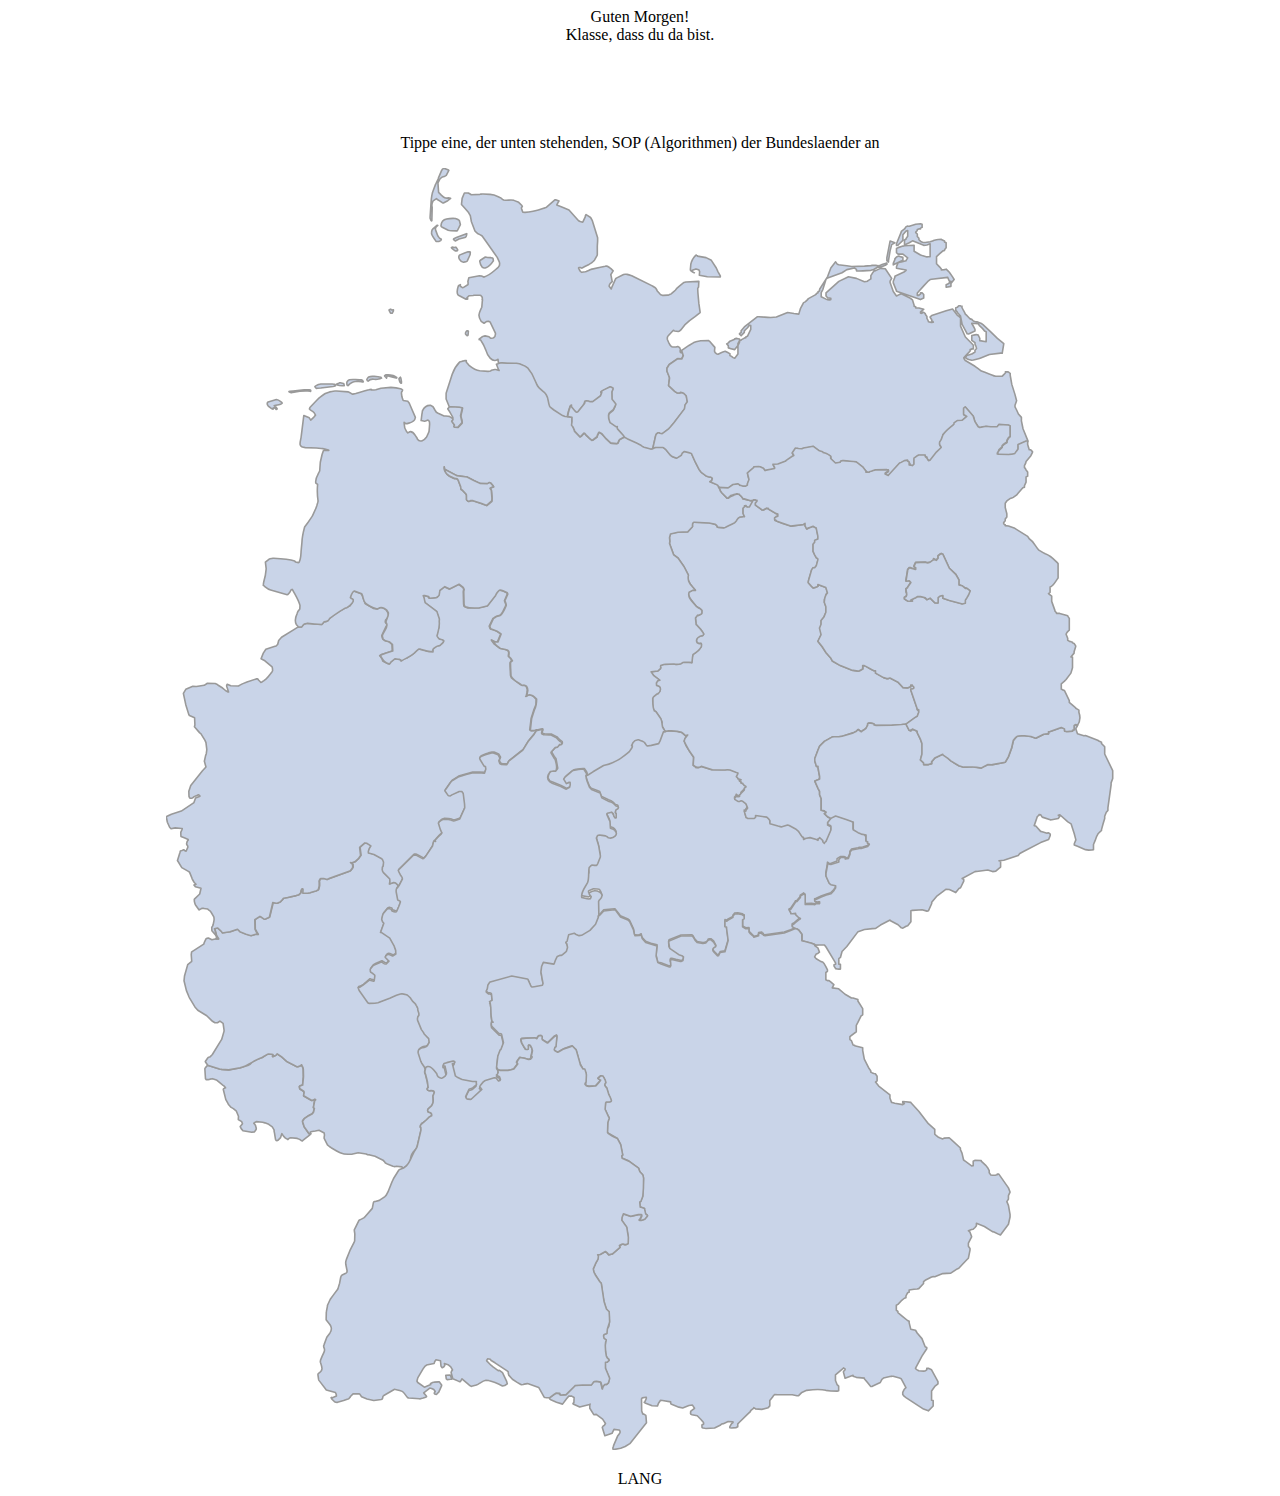
==== index.html @ 56078753 "Upload" ====
<!DOCTYPE html>
<html>
<head>
<link rel="stylesheet" href="/Library/WebServer/Documents/style.css">
<title>Hauptseite</title>
<script src="/Library/WebServer/Documents/functions.js"></script>
<div id="metaColor"><meta name="theme-color" content=""></div>
</head>
<body onload="DefinedGreeting()">
<center>
<div id="fade">
  <div id="defined-greeting">Guten Morgen!<br> Klasse, dass du da bist.</div>
  <br>
  <br>
  <br>
  <br>
  <br>
  <div id="UserInformation">Tippe eine, der unten stehenden, SOP (Algorithmen) der Bundeslaender an</div>
</div>

<figure class="svgareamap">

	<svg xmlns="http://www.w3.org/2000/svg" id="BRD" viewBox="0 0 591.4 800.5" height="80%" width="80%">
<style>.bl path { fill: hsl(219,40%,85%); transition: fill 1s}</style>
<g class="bl" style="stroke:#999;stroke-width:1;stroke-linejoin:round">
	<path class="Thueringen" d="m 312,351.7 1.8,-0.4 3.4,0.3 2,0.2 2.9,0.7 0.4,0.3 2,1.8 1.2,-0.6 -1.6,2.3 -0.5,1.6 1.2,2.9 2,3.2 1.7,2.6 0.9,1.3 -0,2.3 -0.2,2.7 0.8,0.5 0.9,1 0.8,0 0.8,-0 1,-0.4 0.7,-0.3 6.4,2 0.5,0 5.9,0 2,0 1,-0.2 2,0 5,1.7 0,0.2 0,0.4 0,2 0,1 0,0.4 2,0.6 -1,0.5 0,0 0,0.2 1,0.6 0,0.7 1,0 0,0.2 1,1.2 1,0.5 0,0.2 0,0.2 0,0.7 -1,1 -2,2 0,1.2 -1,0.6 0,0.2 -1,0 0,0 -1,-0.8 0,0 0,0.2 0,0.5 -1,1 0,0.8 2,1.2 1,0 1,-0.5 0,0 1,0.4 2,1.6 1,2.5 0,0.2 -1,1.3 0,0.5 -1,0.2 1,3.5 0,0.3 1,0.5 0,0.2 4,-0 1,-0.7 0,-0.2 0,-0.8 1,-0 6,1 1,0.9 1,1.2 0,1.4 0,0.5 5,1.5 2,0.5 2,-0.5 2,-0.6 1,0.3 4,2.2 2,1.5 0,0.3 2,3 1,0.5 0,0.3 0,0.8 1,-0.4 0,-0 3,-0.5 1,0 3,1.2 1,0.5 0,-0.7 0,-0.3 1,-0.3 0,-0.6 0,0 2,1.8 0,0.9 1,1 0,0 0,-0.4 0,-0 1,-1 3,-6.8 0,-0.4 0,-1 0,-0.6 0,-0.2 -2,-1 0,-1.7 2,-2.5 3,-1.4 0,-0 7,2.4 3,1 1,0.2 0,0.3 0,0.9 0,0.7 0,1.2 0,1.8 3,1.8 2,0.9 2,0.6 1,1.7 0,2.3 1,0.2 0,1.1 0,0.3 1,0.3 -1,1.3 -3,0.9 -1,0.2 -1,-0.1 -1,0.3 -4,0.8 0,0.2 -1,1.2 0,1.2 -1,2.6 -1,0.2 -1,0.3 0,0 0,-0.8 -1,-0.2 -2,0 0,0.1 -2,1.3 0,0.1 0,1.3 -4,1.6 -1,-0.1 -1,-0.8 0,1 -1,5.4 0,1.1 0,0.5 0,0.3 2,4.4 1,0.8 3,0.8 0,1.3 -1,1.4 0,0.1 -2,2.1 -2,0.5 0,0 -4,1.5 -3,1.4 -1,0.3 0,0.1 0,0.9 2,0.5 0,-0.3 1,0 0,0.1 0,0.4 0,0.5 0,0.1 0,0.1 -1,0.1 -1,-0.1 -1,0.7 -2,-0.3 -4,0.2 0,-2.8 0,-3.1 -1,-0.8 0,0.1 0,0.1 -2,1.3 0,0.8 -2,2.3 0,0.1 -1,0.3 0,0.2 -3,4.4 -1,0.4 0,0.1 1,1.8 0,0.5 1,0 2,-0.1 0,0.7 2,1.9 1,0.5 0,0.3 -1,0.5 -2,1.7 -1,0.9 -1,0.5 0,0.7 0,0.2 0,0.5 2,1.1 -3,1.2 -4,1.4 -12,1.7 -1,0 0,-0.1 0,-0.7 -1,-0.5 0,-0.1 0,-0.2 -2,0.3 0,0.1 0,0.3 0,0.7 0,0.3 -1,0.4 -2,0.6 0,-0.3 -2,-1.9 -1,-1.2 0,-2.2 -2,0.2 -2,-1.1 0,-0.2 0,-0.6 0,-2.1 0,-1.6 1,-0.7 0,0 0,-0.1 0,-0.7 0,-0.1 0,-0.9 -1,-0.4 0,-0.3 -3,-0.6 -2,0.2 0,0.1 -1,1.1 0,0.9 -3,1.6 -1,0.7 0,-0.1 -1,-0.2 0,0.2 0,0.2 0,0.6 0,0.2 0,2.2 0,0.5 1,0.1 0,0.9 1,7.5 0,0.1 -2,6.9 -3,0.5 -1,1.9 0,0.1 -0.6,0 -2.2,-2.1 -0.7,-1 -0.1,-0.1 0,-0.5 0.1,-0.6 0.4,-0.5 0.3,-0.3 0.6,-0.4 0.4,-0.1 0,-0.6 -1.3,-2.4 -1.7,-1.4 -0.8,0 -0.8,0.2 -0.1,0.1 -0.4,1.2 -1.2,0.5 -1.3,0.4 -0.4,0 -3.6,-0.7 -1.4,-1.4 -1.1,-2.1 -0.5,-0.5 -0.2,-0.1 -0.2,0 -6.6,0.1 -7.5,3 -0.3,1 0.2,3 0.1,0.4 0.4,0.3 5.5,3.9 0.2,0.1 0.6,0.1 1.3,0.4 0.5,0.3 0.5,0.6 0,1.3 -0.2,0.6 -0.1,0.2 -0.7,0.5 -0.7,0.2 -0.3,-0.1 -2.8,-0.6 -2.5,-0.6 -0.5,-0.1 -0.3,0.2 -0.1,0.2 0,1.7 0.2,0.1 0.1,1.8 -0.4,0.7 -0.2,0.1 -0.3,0 -5.2,-1.9 -1.9,-0.4 -0.2,-0.5 -0.4,-1.1 -0.6,-2.9 0.3,-3.6 0.3,-2.8 -3.1,-0.7 -4,-1.5 -2.3,-2.5 -0.3,-1.2 -0.2,-1 -0.9,0.5 -0.9,0.4 -1.9,-0.2 -0.2,0 -0.5,-0.8 0,-0.6 -0.4,-2.4 -2.4,-5.1 -0.5,-0.6 -0.6,-0.4 -4.7,-2 -1.4,-1.9 -1.9,-2.4 -0.5,-0.1 -6.6,0.7 -1.8,2 -1,1 -0.4,0.2 -0.3,0.1 -0.2,-9.7 0.2,-0.4 0.4,-0.7 0.2,-0.2 1.8,-1.5 -0.7,-2.1 -0.8,-1.3 -0.3,-0.3 -1.3,-0.1 -2.1,-0.1 -0.5,0.1 -2.5,1 -0.2,0.3 0,0.6 1.3,1.5 -0.6,1.3 -0.9,0.2 -1.1,-0.2 -3.2,-0.6 -0.1,-0.9 0.1,-2.7 0.3,-0.4 0.6,-1 1.4,-1.7 1.3,-2.7 0.5,-1.2 0,-0.4 -0.2,-1.4 -0.9,-1.1 1.3,-0.4 0.3,-0.1 0.1,-0.2 0,-0.5 -0.1,-1 -0.4,-0.7 0,-0.5 0.4,-1.8 0.1,-0.3 1.1,-0.9 0.5,-0.3 1.6,0.2 1.4,0 0.7,-1.2 1.6,-4.2 0,-0.8 -1,-5.8 -1.5,-4.9 0.7,-1.3 0.1,-0.3 0.1,-0.1 0.3,-0.1 0.9,-0.1 1.4,0.1 2.3,0.4 1.3,0.7 0.3,0.3 0.3,0.2 0.4,0.2 0.4,-0.1 1.8,-0.2 0.2,-0.2 0.2,0.1 0.5,-0.2 0.3,-0.2 0.5,-0.7 -0.1,-0.1 0.6,-1.2 0.1,-0.5 -0.5,-0.9 -0.5,-0.6 -0.2,-0.2 -0.9,-0.6 -1.8,-0.6 -0.2,-4.3 -0.6,-1.3 -1.4,-2.8 -0.1,-0.3 0.5,-0.6 2.6,-0.6 1.1,1.1 0.3,1.3 0.3,0.4 0,0.1 0.3,0.7 0.6,0 0.2,-0.2 0,-0.8 0,-1.8 -0.2,0 -0.4,-0.5 0,-0.3 0.4,-1.3 0.4,-0.3 0.3,-0.2 0.6,-0.4 0.4,-0.8 -0.3,-0.6 -1.3,-0.3 -1.3,-1.3 -0.6,-0.5 -0.8,-0.5 -1.6,-0.6 -4.6,-2.3 -0.9,-2.9 -1.9,-0.8 -3.4,-1.2 -1.2,-1.5 -1.4,-3.5 -0.6,-2.1 -0.2,-1.1 0.2,-0.9 0.2,0.2 0.2,-0.1 0.5,-0.2 3.1,-2 6.7,-3.9 5.3,-1.1 8,-5.4 2.6,-2.1 0.1,-0.1 1.5,-2.3 0.2,-0.3 0.2,-0.8 0,-0.1 -0.5,-0.2 1,-1.9 0.6,-1.2 2.4,-0.6 0.2,0 0.8,0.2 1.6,0.7 0.4,0.2 0.7,0.4 0.4,0.3 1.2,1.8 0.6,0.3 2.5,-0.3 4.5,-1.2 0.9,-1.7 2.1,-5.6 0.3,0.1 1.2,-0.2 0.1,-0.1 z"></path>
	<path class="SchleswigHolstein" d="m 322,114 1,3 -1,2.2 -2.6,-0.2 -5.2,3.6 -1.4,2.3 0,1.8 1,2.5 0.2,0.4 0.3,1 0.1,0.5 -0.2,1.5 -0.4,3.1 3.8,3.7 1.5,1 0.2,0.1 1.3,0 0.4,-0.2 0,-0.1 0.2,-0.1 0.2,0 1.1,0.1 1,0.5 1.4,1.5 0.7,3.8 -1.4,2 -0.4,2.5 -6.6,8.7 -2.1,2.5 -1,1.1 -0.3,0.3 -4,3 -1.4,-0.3 -0.6,-0.3 -0.5,0 -1,0.5 -0.6,1.4 -1.8,8.1 0.1,0 -0.1,0 -0.5,0.2 -0.3,0.2 -0.5,0 -4.1,-1.2 -0.6,-0.2 -1,-0.6 -0.8,-0.5 -2.4,-1.4 -6,-2.6 -1.6,-1 -0.6,-1 -3.7,-4.1 -0.3,-0.8 0.2,-0.6 -0.5,0 -0.4,0 -3.5,-2.5 -0.2,-0.1 -0.8,-2.5 -0.1,-2 0.3,-1.2 0.6,-0.6 2.1,-1.7 1.3,-2.6 0,-0.1 0.2,-0.7 -1.6,-2.2 -0.7,-1 -0.2,-4.6 0.6,-1.5 0.2,-0.8 -1.3,-0.7 -0.2,-0.1 -0.3,-0.1 -4.3,2.1 -1.4,1 0.5,0.7 -0.8,2 -5,3.8 -0.8,0 -0.5,-0.1 -1,-0.2 -0.3,-0.2 -1.2,0 -1.1,0.1 -0.1,0.7 0,0.3 -0.3,0.6 -0.4,0.6 -3.5,4.4 -0.8,0.4 -0.5,-0.3 -1.1,-1 -1.7,-2.1 -0.1,-0.7 0.1,-0.5 -0.4,0 -0.2,0.3 -0.7,2.1 -0.3,1 -0.4,1.6 -0.5,2.3 -1.6,-0.2 -1.7,-0.6 -5.3,-3.5 -2.3,-1.8 -0.4,-0.6 -0.5,-1 -0.3,-1.2 -0.1,-1.6 -0.1,-0.5 -0.4,-1 c -2,-4.1 -5.6,-6 -7.4,-10.2 l -1.8,-4 -0.6,-1 -2.3,-3.4 -1.8,-1.3 -3.6,-1.5 c -3.6,-0.4 -7.2,-0.3 -10.8,-0.5 l -1,0 -0.8,0.2 -0.3,-2.6 -0.1,0 c -3.7,2.5 -6.6,-2.6 -7.5,-5.8 l -1.4,-3.2 -2,-3.3 -0.4,0 -0.3,0 -0.1,-0.3 1.5,-1.2 1.2,-0.7 1,-0.2 2.5,0.6 0.4,0.4 0.5,0.4 0.6,0.1 1,-0.2 0.5,-0.2 0.2,-0.2 0.3,-0.3 0.2,-0.3 0.1,-0.6 0.2,-0.7 0,-0.2 0,-0.3 -0.1,-0.4 -3.2,-6.63 -0.3,-0.29 -0.7,-0.21 -0.2,-0.1 -1,0.19 -0.4,0.26 -1.2,0.82 -0.5,-0.33 -1.1,-0.69 -0.2,-0.18 c -2.4,-3.88 -1.3,-5 0.3,-8.67 l 0.1,-0.42 0.3,-3.49 0.1,-0.72 0,-0.2 -0.2,-0.1 0.1,-0.15 0,-0.29 0,-0.59 -0.1,-0.42 -0.3,-0.52 -0.4,-0.47 -0.2,-0.13 -0.3,-0.1 -3.8,0 -0.7,0.1 -2.5,0.18 -1,1 -0.6,0.75 0.1,0.1 0.4,0.12 0.2,0 0.1,-0.1 0,0 0,0.12 -0.2,0.12 -0.1,0.1 -0.4,0 -0.4,0 -4.4,-2.34 -0.6,-0.38 c -1.1,-1.74 -0.4,-3.63 0.2,-5.43 l 0.2,-0.38 0.1,-0.11 1,-0.48 0,1 1.3,0.88 0.5,-0.1 0.2,-0.1 2.6,-1.59 0.1,-0.1 0.1,-0.21 0,-1 0,-0.18 -0.1,-0.55 0.6,-2.41 6.6,-1.15 1.3,0.14 1.4,0.65 c 3.6,-0.87 6.2,-3.75 9,-6.06 l 0.1,-0.14 0.7,-1.07 0.1,-1.1 0,-0.35 -0.2,-0.78 -1.3,-2.82 -6.4,-9.11 -3,-4.23 -1.1,-0.71 -1.8,-0.85 -1.2,-1.16 -0.4,-0.44 -2.2,-5.73 -0.7,-3.78 -1,-1.82 -0.1,-0.16 -2.3,-2.66 -2.1,-2.36 0,-0.2 0.4,-3.62 1.4,-3.36 2,0 0.7,0.1 0.4,0.19 1.2,0.82 5.4,-0.28 0.7,-0.12 0.8,-0.1 0.5,0 4.1,0.27 c 2.7,-0.1 4.2,0.85 6.6,2 l 1,0.63 0,0.21 0.4,0.27 0.7,0.4 1,0.1 c 2,0.19 3.6,-0.52 5.4,0.11 l 3,1.23 2,2 0.3,0.63 -0.4,0.48 -0.2,0.39 0.1,0.42 0.1,0.45 0.7,1.77 c 3.3,0.51 9.7,-1.21 12.5,-2.31 l 1.3,-0.37 1,-0.44 5.2,-4.58 0.5,-0.1 2.1,0.77 -0.4,0.66 -1,1.89 4.3,1.75 3.3,1.36 6,6.68 1,0.54 1,0.25 0.5,0.1 0.1,0 0.1,-0.12 1.6,-3.48 -0.1,-0.21 0.2,-0.5 0.2,-0.3 0.1,-0.1 1,0.66 1.8,1.17 1.1,2 3.3,10.59 0,2.17 -0.2,3.03 0,5.39 -0.1,0.44 -1.6,2.88 -0.2,0.26 -0.7,0.73 -1,0.88 -1.6,0.93 -2.6,1.32 -1.7,0.87 -0.5,0.1 -0.2,-0.17 -0.2,-0.24 -0.6,0 -0.3,0.1 -0.3,0.15 -0.1,0.14 0.7,1.4 0.3,0.47 0.3,0.4 0.5,0.3 0.3,0.1 2,-0.31 0.7,-0.15 0.3,-0.18 1.9,-0.83 0,-0.1 0.7,-0.26 5.2,-1.22 3.8,-0.75 0.3,-0.1 0.6,0 0.4,0.1 1.5,0.97 0.7,0.54 1.4,1.4 -0.5,0.79 -1,1.58 0.2,0.6 0.7,3.77 -1.2,1.05 -0.6,1.13 -0.1,0.61 1.3,1.78 0.4,-1.23 2.3,-5.07 0.5,-0.5 4.5,-2.25 1.1,-0.21 0.5,0 0.6,0.11 1.2,0.33 1.7,0.48 12.5,6.21 0.7,0.41 1.5,0.95 0.3,0.33 0.5,0.73 0.3,0.52 -0.1,0 0.1,0.29 2,2.19 0.5,0.35 0.2,0.14 0.6,0.16 0.6,0 2.7,-0.13 0.4,0 0.5,-0.17 0.7,-0.31 0.6,-0.31 1.8,-1.51 0.8,-0.74 1.1,-1.36 1.8,-1.55 2.5,-1.94 1.2,-0.31 8.1,-0.37 -0.2,3.58 -0.5,0.8 0,0.32 0.1,2.31 0.6,6.72 0.8,5.66 -0.1,0.11 -0.1,0.1 -2.6,2.13 -0.6,0.46 -3.2,2.26 -3,2.74 -2.6,3.29 -0.5,0.35 -0.5,0.3 -0.5,0.2 -2.2,-0.4 -0.3,-0.1 -0.5,-0.31 -3.2,3.41 -0.2,0.2 -0.2,0.4 -0.2,0.6 0,0.5 0,0.3 0.1,0.5 0.7,1.6 0.6,1.1 0.3,0.6 0.5,0.6 0.2,0.2 0.5,0.3 0.5,0.1 1.9,0 0.2,0 0.9,-0.3 0.3,0.1 0.5,0.2 0.4,0.4 0.3,0.4 0.2,0.5 0.1,0.2 -0.2,1 0.1,0.8 0.6,0.3 0.3,0 z M 168.3,10.21 l -1.1,2.86 -0.9,2.59 -0.3,1.42 -0.3,2.03 -0.2,2.38 -0.6,9.15 0,0.71 0.5,1.27 0.3,0.41 0.2,0 0.1,-0.18 0,-0.41 0.2,-7.82 -0.1,-0.23 -0.1,-0.46 0,-0.17 0.1,-1.5 0.5,-1.39 0.2,-0.33 2.1,-1.38 0.6,0.53 0.2,0.16 1.4,0.81 1.4,1.01 0.5,0.16 0.2,0 2.7,-1.39 1.8,-1.46 -0.1,-0.1 -0.4,-0.1 -0.5,-0.1 c -2.6,0.35 -3,-0.1 -4.8,-1.75 l 0,0 -1.7,-1.68 -0.4,-5.934 1.1,-2.27 0.6,-0.64 0.9,-0.76 0.1,0 1.2,-0.29 1.3,-0.79 1.6,-3.07 -0.1,-0.1 -0.1,-0.1 -2.1,-0.8789 -0.6,-0.16 -0.3,0 -0.2,0.1 -0.5,0.33 -0.1,0.13 -0.5,0.6889 -1.9,4.48 -0.3,0.94 -1.6,3.374 z m 4.4,22.92 -0.4,0.72 c -0.4,0.68 -0.5,1.35 -0.6,2.09 l 0.1,0.43 0.2,0.3 0.2,0.17 4,1.97 0.8,0.23 1,0.1 3.3,0.13 0.4,0 0.2,-0.1 1.9,-3.87 -0.6,-2.39 -0.2,-0.27 c -0.6,-0.54 -1.3,-0.77 -2,-1.03 l -0.5,-0.1 c -2.4,-0.1 -5.8,-0.2 -7.8,1.62 z m -4.8,11.55 0.7,1.14 0.2,0.1 0.3,0 1.2,0 0,0 1.2,-0.58 0.1,-0.13 0.3,-0.75 0,-0.1 -0.1,0 c -1.2,-0.39 -1.6,-1.19 -2.2,-2.21 l -1.3,-3.53 -0.1,-0.74 0.2,-0.49 c 0.2,-0.69 0.8,-1.05 1.3,-1.51 l -0.1,-0.11 -0.2,0 -0.4,0.18 -2.5,2.23 -0.3,0.41 -0.3,0.93 -0.1,0.84 c -0.3,1.31 1.2,3.06 2.1,4.32 z m 15,-0.33 3.7,-0.91 0.5,-0.29 0.3,-0.44 0.2,-0.61 0.2,-1.01 -0.2,-0.1 -6.3,2.47 -1.6,0.68 -0.2,0.41 0.1,0.15 1,0.85 2.3,-1.21 z m -4.2,5.14 -0.3,0 -0.2,0.17 0.1,0.18 0.2,0.39 0.2,0.13 1.6,1.19 0.3,0.19 0.8,0 0.5,-0.15 0.2,-0.21 0,-0.44 -0.8,-1.15 -0.1,-0.17 -0.1,-0.1 -0.3,-0.1 -0.7,0.19 -1.4,-0.2 z m 7,9.35 1,-0.21 0.9,-0.26 0.3,-0.14 0.3,-0.4 1.1,-2.44 0.6,-1.4 0.1,-1.48 -0.2,-0.14 -0.7,-0.11 -0.5,0.1 -2.2,0.7 -0.3,0.1 -2.6,1.08 c -1.8,1.48 0.4,4.51 2.2,4.6 z m 13.7,-3.29 -3.1,2.04 -0.4,0.51 0,0.27 c 1.2,7.33 6.1,3.27 8.5,-0.36 l 0,-0.15 -0.2,-1.31 -0.3,-0.35 -1,-0.22 -2.2,-0.1 -1.3,-0.34 z m 132.4,-0.73 -0.4,-0.15 -0.2,-0.19 -0.1,-0.15 -0.2,0.1 -0.3,0.26 -0.8,0.89 -0.6,0.85 -0.4,0.62 -0.7,1.56 -0.3,0.99 -0.1,0.33 -0.3,3.4 0.1,0.56 0.1,0.2 1.6,1.06 0.3,0.12 0.4,0.1 0,0 0,0 -0.1,0 0,0 -0.4,-0.14 -1,-0.6 0,-0.63 0.2,-0.18 2.3,-0.81 1.1,0.34 0.4,0.17 0.4,0.17 0.1,0.26 0.3,0.84 -0.1,0.93 -0.1,1.28 5,0.94 8.1,0.1 0,0 0,-0.1 0,-0.59 -1.5,-2.7 -1,-2.19 -3.1,-4.81 -3.3,-1.69 L 331.8,55 Z M 188,104.7 l -0.1,-0.1 -0.4,-0.4 -0.5,-0.6 0,-0.4 0.1,-0.5 0.2,-0.4 0.2,-0.3 0.2,-0.2 0.2,-0.1 0.3,-0.1 0.2,0 0.3,0.2 0.1,0.1 -0.2,2.5 -0.3,0.2 z m -47.2,-16 1.2,-0.12 0,0.62 -0.8,1.52 -0.8,-0.1 -0.3,-0.1 -0.8,-1.61 0,-0.25 0.5,-0.37 0.5,-0.15 0.5,0.49 z" style="fill:hsl(219,40%,85%)"></path>
	<path class="SachsenAnhalt" d="m 366.1,207.8 1,-0.6 1,0 0,0 0,0.1 1,0.1 0,0.1 0,0.2 0,0.2 0,0.2 -1,1.1 0,0.3 0,0.4 0,0.3 0,0.3 4,2.9 0,0.1 1,0 0,0 1,-0.5 1,-0.5 0,-0.1 0,0.1 1,0 0,0.2 0,0.2 5,3 1,0.3 c 0,0.3 0,0.6 0,0.8 l 0,0.3 -1,0.2 0,0.4 -1,0.6 0,0.4 c 0,0.4 0,0.8 0,1.1 l 1,0.2 0,0.2 4,1.5 5,1.6 0,0.1 8,-1 1,-0.7 0,0.2 c 0,0.4 0,0.9 0,1.3 l 1,2 1,-0.5 1,-0.5 2,-0.7 1,0.6 1,0.5 0,0.2 1,4.9 0,1.8 -2,0.8 0,1.4 -1,1 0,4.5 0,0 c 0.6,1.4 1.3,2.7 2,4 l 1,0.8 c -0.1,1.4 -0.6,2.8 -1,4.2 l -1,1.2 -1,0 c -0.1,0 -0.8,1.1 -1,1.5 -0.4,2.7 -2,5.2 -2,7.9 l 0,0 c 1,1.1 2,2.2 3,3.2 1.2,-0.2 2,-0.5 3,-1 l 0,-0.1 0,-1 5,1.9 1,3.3 -1,0.9 0,1.1 -1,2.1 0,1.7 1,2.8 0,3.5 -1,2.4 0,0.1 c -0.5,1 -1.3,1.9 -2,2.8 0,0.8 0,1.5 0,2.3 0,2.2 0,4.3 0,6.5 l -2,4.1 c 1.9,2.2 3.5,4.6 5,7 l 3,3.4 1,1.9 5,2.8 7,2.8 4,0.7 c 1.2,-0.1 2,-0.8 3,-1.4 0,-0.7 0,-1.3 0,-2 l 1,0 c 1,0.4 2,0.9 3,1.4 0.8,0.8 1.9,1.2 3,1.7 l 1,0 0,1.5 5,2.8 2,0.7 c 0.8,0.1 1.3,-0.1 2,-0.4 l 5,2.6 3,3.2 0,0.2 0,0 3,0.2 2,-0.8 0,-0.4 c 0.2,-0.8 0,-0.6 1,-0.6 l 0,0.3 c 0.9,0.4 0.8,0.6 1,1.3 l 0,0.7 -2,0.3 0,0.2 0,0.3 4,11.7 0,0.3 0,0.4 1,0.8 0,0.5 0,0.2 -1,2.6 -1,0.5 -6,4.3 -3,0.3 -6,0.3 0,0 -10,0.2 -1,-0.4 0,0 0,-0.5 c -0.6,-0.4 -1.3,-0.4 -2,-0.5 -0.1,-0.2 -0.7,-0.1 -1,-0.1 -0.7,-0.2 -0.8,0.4 -1,0.5 l 0,0.3 0,0.6 -1,1.8 0,0.2 c -1.1,0.6 -2,1.2 -3,2 l -2,-1.4 -1,1.1 -2,1 -7,2.2 -2,0.2 -3,0.1 -1,0 -5,2.8 -3,3.1 c -1.1,2.5 -2,5.1 -3,7.7 l 0,1.4 1,3.4 1,0.1 0,0.1 c 0.1,2.1 0.6,4.1 1,6.1 l 0,1.6 -1,0.5 -2,0.9 2,4.5 1,1.8 0,1.9 0,0.3 1,2.4 0,7.2 2,0.5 0,0.1 1,0.6 0,0.4 -1,0.6 2,2 2,0.9 -2,2.6 0,1.6 2,1 0,0.2 0,0.7 0,1 0,0.3 -3,6.9 -1,0.9 0,0.1 0,0.4 0,0 -1,-1.1 0,-0.8 -2,-1.8 0,-0.1 0,0.5 -1,0.3 0,0.3 0,0.7 -1,-0.5 -4,-1.2 0,0 -3,0.6 0,0.1 -1,0.4 0,-0.9 0,-0.3 -1,-0.5 -2,-3 0,-0.2 -2,-1.6 -4,-2.2 -1,-0.3 -2,0.6 -2,0.6 -2,-0.5 -5,-1.5 0,-0.6 0,-1.3 -1,-1.3 -1,-0.9 -7,-1 0,0.2 0,0.7 0,0.3 -1,0.7 -4,0 0,-0.2 -1,-0.4 0,-0.4 -1,-3.4 1,-0.3 0,-0.5 1,-1.2 0,-0.3 -1,-2.5 -2,-1.6 -1,-0.3 0,0 -1,0.4 -1,0 -2,-1.3 0,-0.8 1,-1 0,-0.5 0,-0.2 0,0 1,0.9 0,0 1,-0.2 0,-0.2 0,-0.6 1,-1.2 2,-2.1 0,-1.1 1,-0.7 0,-0.1 0,-0.3 -1,-0.5 -1,-1.2 0,-0.2 -1,-0.1 0,-0.7 -1,-0.6 0,-0.1 0,-0.2 1,-0.5 -2,-0.6 0,-0.4 -1,-1 1,-1.9 0,-0.3 -1,-0.3 -4,-1.6 c -1,-0.2 -2,-0.2 -3,0 l -2,0 -6,-0.2 c -2.3,-0.7 -4.6,-1.4 -6.9,-2.1 -2.3,1.3 -3.4,0.4 -5,-0.7 0,-1.7 0.2,-3.3 0.3,-5 -0.9,-1.3 -1.8,-2.6 -2.7,-3.9 -1.3,-1.9 -2.3,-4 -3.3,-6.1 l 0.5,-1.7 1.7,-2.2 -1.3,0.5 c -0.8,-0.8 -1.5,-1.5 -2.4,-2.1 l -2.9,-0.7 c -1.8,-0.2 -3.5,-0.2 -5.3,-0.3 l -1.8,0.3 -0.4,-0.2 -0.1,0 -0.3,-0.3 -1.2,-2.2 -0.2,-0.3 -0.2,-1.2 -0.1,-0.9 0.2,-0.5 -0.9,-2.2 -3,-4.5 -1,-0.6 -0.7,-1.4 -0.3,-2.9 0,-3.4 0.1,-0.5 0.4,-0.5 2.1,-1.8 0.4,-0.1 0.4,0 0.2,-0.2 1,-1.6 0.1,-0.3 0,-0.8 -0.1,-0.6 -0.1,-0.3 -0.5,-0.7 -0.8,-0.3 -0.9,-0.4 0,-1.6 0,-0.2 0.8,-1.1 1.2,-0.4 -3.7,-2.8 -1.7,-2.4 4.2,-0.5 1.8,-1.6 0,-0.2 0.1,-0.3 -0.2,-0.5 0.1,-0.9 2,-0.6 1,-0.2 5,-0.1 0.3,0 0.9,0.3 1.8,-0.1 1.4,-0.3 0.4,-0.1 0.9,-0.7 0.5,-0.1 3.5,-0.1 1.7,0.2 0.1,0.1 0.3,-3.1 0.4,-1.9 2,-1.5 1.9,-1.5 1.2,-1.8 0.1,-0.3 0.1,-1.4 -0.1,-0.4 -0.1,-0.1 -0.1,0 -0.9,0.1 -0.5,0 -0.7,-0.4 -0.3,-0.3 -0.2,-0.2 -0.1,-0.3 -0.1,-0.4 0.1,-0.8 0.4,-1 0.3,-0.6 0.3,-0.2 1,-0.4 0.7,-0.2 1.1,-0.2 0.6,-0.8 0,-0.1 0,-0.1 -0.4,-0.9 -1.5,-2 -1.3,-1.4 -1.5,-1.6 0,-0.1 -0.4,-4.1 1.2,-1.7 0.6,0.2 0.1,-0.1 1.2,-0.5 0.8,-0.7 0,-0.1 0.1,-1.4 -0.1,-0.4 -0.6,-0.6 -0.8,-0.7 -0.2,-0.1 -0.3,-0.1 -1.3,-0.8 -4.5,-5.7 -0.9,-1.9 0.6,-1.5 2.3,-1.2 1.7,0 -1.8,-2.1 -1.3,-1.7 -0.8,-1.2 -0.3,-0.8 -0.4,-1.4 0.2,-2.1 0,-0.1 -2.8,-5.4 -3.7,-5.3 -2.6,-2 -2.6,-7.1 0.1,-0.6 0.1,-0.6 -0.2,-2.3 0,-0.2 0.5,-2.2 2.1,-0.6 2.6,-0.5 6.1,-0.2 2.9,-3.1 0.2,-0.4 0,-0.1 -0.1,-0.5 0,-0.7 0.2,-0.7 0.3,-0.4 0.3,-0.1 0.3,0 9.3,0.4 3.9,0.7 0.7,0.8 0.3,0.3 0.2,0.4 0,0.2 0,0.2 0.1,0 0.3,0.1 3.6,0.3 1,-0.3 5,-2.8 1,-0.1 0,-1.2 2,-1.7 1,-0.6 2,-0.3 0,0 0,-1.9 0,-3.2 0,-1 1,-0.7 1,-0.2 0,0.1 0,0.5 1,0.4 0,0 0,0 3,-3.6 0,0 0,-0.2 z" style="fill:hsl(219,40%,85%)"></path>
	<path class="Sachsen" d="m 462.1,347.3 2,3.8 1,0.4 0,-0.5 1,-0.3 0,-0.3 3,1.3 0,0.8 2,4.2 1,2.7 0,0.6 0,0.7 0,5.2 -1,3.7 2,1.8 0,0.6 0,0.5 3,0 0,-0.1 2,-0.5 0,-1.1 0,-0.1 2,-2.3 5,-2.5 1,0.5 2,2 2,1.8 5,3 3,0.9 0,0 2,-0.1 3,0 1,-0.7 0,0.4 1,0.5 1,0.1 3,0.3 1,-0.5 2,-1 1,-0.6 3,0.1 0,-0.1 8,-1.5 2,-3.5 2,-5.6 1,-4.4 2.5,-3 4.5,0 4,0.5 3,1 5,-2.4 3,-0.3 0,-1.3 1,-0.2 7,-2.5 2,0.9 0,1.4 1,0.1 4,-0.1 0,-0.6 1,-0.3 0,-0.2 0,-2.4 1,-0.7 1,0.8 -1,1.9 0,0.2 1,3 4,1.2 1,-0.1 0,0 8,3.1 0,0.1 2,0.9 0,0.1 0,0.7 2,2.1 0,0.4 0,4.1 5,10.4 0,2 0,2.9 -1,2.7 0,1.2 -2,14.4 0,1.6 -1,1.2 -1,2.5 0,0.2 0,0.1 0,1.1 -1,3.2 -1,3.7 0,0.5 -2,1.9 -1,1.8 -1,2.7 -1,2.4 0,2.5 0,0.7 -1,0.2 -2,0.1 -2,-0.3 -5,-2.1 -2,-0.8 0,-0.8 1,-2.4 -1,-3.8 -2,-6.2 -2,-1.2 -5,-4.5 -1,0.3 1,0.7 -1,1.4 -4,0.7 -1,0.1 0,0 -5,-1.7 -1,-1.5 -1,-0.1 0,0.5 -1,0.6 -2,5.8 1,0.2 3,3.4 1,0.2 3,0.9 1,-0.2 1,0.8 0,0.9 -1,2.5 -5,1.9 -11,5.7 -2,1.1 -1,1.3 -1,0.3 -8,2.6 -3,0.3 1,0.4 0,3.6 -1,0.8 -2,1.7 -1,0.2 -1,0.1 0,0 -3,-1 0,0 -7,0.9 -1,0.1 -8,4.3 1,0.6 0,0.9 0,0.1 -2,4.2 -1,0.5 -2,2.5 -4,-1.9 -2,-0.2 -6,4.5 -3,3.7 0,0.7 -2,4.5 -1,0.3 -3,-0.9 -6,0.4 -1,0.3 0,2.3 0,2.1 0,1.6 0,0.8 -2,2.5 -1,0.3 -2,1.2 -1,-0.2 -2,-1.9 -5,-2.7 0,-0.3 0,0 -6,3.2 -3,2.1 -2,0.1 -5,0.6 -4,1.3 -7,9.3 -3,3.1 -1,3.7 -1,0.8 0,2.8 0,0.6 1,0.1 0,3 -1,0 -1,-0.1 -1,-0.2 0,-0.1 -1,-1.5 0,-0.8 1,-0.3 0,-0.8 -1,-1.7 -5,-8.3 -1,-1.3 -1,0 -2,0 -3,0.1 0,0.3 0,-0.6 -2,-0.8 -5,-1.3 -1,-0.2 0,-0.3 0,-1.8 0,-1.7 0,-0.4 -2,-2.6 -1,-0.7 -1,-0.2 -2,-1.1 0,-0.5 0,-0.2 0,-0.6 1,-0.5 1,-0.9 2,-1.7 1,-0.6 0,-0.2 -1,-0.5 -2,-1.9 0,-0.8 -2,0.2 -1,0 0,-0.6 -1,-1.7 0,-0.1 1,-0.4 3,-4.4 0,-0.2 1,-0.3 0,-0.1 2,-2.3 0,-0.9 2,-1.2 0,-0.1 0,-0.1 1,0.8 0,3.1 0,2.8 4,-0.2 2,0.3 1,-0.8 1,0.2 1,-0.1 0,-0.1 0,-0.1 0,-0.5 0,-0.4 0,-0.1 -1,0 0,0.3 -2,-0.6 0,-0.8 0,-0.2 1,-0.2 3,-1.4 4,-1.6 0,0.1 2,-0.5 2,-2.1 0,-0.1 1,-1.5 0,-1.3 -3,-0.7 -1,-0.8 -2,-4.5 0,-0.2 0,-0.6 0,-1 1,-5.4 0,-1 1,0.7 1,0.2 5,-1.6 0,-1.4 0,0 1,-1.3 0,-0.1 2,0 1,0.2 0,0.7 0,0.1 2,-0.4 0,-0.1 1,-2.6 0,-1.2 1,-1.3 0,-0.1 4,-0.8 1,-0.3 1,0.1 1,-0.2 3,-0.9 1,-1.3 0,-0.3 -1,-0.3 0,-1.1 -1,-0.3 0,-2.2 0,-1.7 -3,-0.6 -2,-0.9 -3,-1.8 0,-1.8 0,-1.3 0,-0.6 0,-0.9 0,-0.3 -1,-0.2 -3,-1.1 -7,-2.4 0,0 -3,1.5 -2,-1 -2,-2 1,-0.6 0,-0.4 -1,-0.5 0,-0.2 -2,-0.4 0,-7.3 -1,-2.4 0,-0.2 0,-1.9 -1,-1.9 -2,-4.5 2,-0.8 1,-0.5 0,-1.6 -1,-5.5 0,-0.7 0,-0.1 -1,0 -1,-3.4 0,-1.5 2,-5.3 1,-2.4 3,-3 5,-2.8 1,-0.1 3,0 2,-0.3 7,-2.1 2,-1 1,-1.1 2,1.4 1,-0.8 1,-0.6 1,-0.7 0,-0.1 1,-1.9 0,-0.6 0,-0.2 0,-0.3 1,-0.2 1,0 0,0 1,0.2 1,0.3 0,0.5 0,0.1 1,0.3 10,-0.1 0,0 6,-0.4 3,-0.3 z"></path>
	<path class="Saarland" d="m 25.95,560.2 0.4,0.2 7.1,2.2 1.3,0.3 4.4,0.2 7,-1.2 4.3,-1.3 0.6,-0.2 1.4,-0.8 0.1,-0.1 0.6,-0.6 0.2,-0.3 0.6,-0.6 0.2,-0.3 0.8,-0.3 3,-1.3 1.9,-0.7 0.5,0 0,-0.1 0,-0.1 0.1,-0.1 3,-1.8 0.4,-0.1 2,0.2 0.9,0.2 -0.1,0.3 -0.1,0.7 0,0.3 0.1,0 1.7,-0.8 0.5,-0.4 0.5,-0.6 2.7,1.8 3.3,3 6.1,3.2 0.7,0.1 0.8,-0.2 1.2,-0.5 0.4,-0.5 0.2,0.2 0.3,0.8 0.5,1 0,0.2 0.1,0.8 0.1,4.4 -0.5,5.2 -1.6,0.6 -0.4,0.3 0,0.2 0.2,1 0.1,0.4 2.5,1.6 0.1,0.9 -0.2,1.5 0,0.3 5,2.8 0.7,-0.2 1.2,-0.5 0.5,0.3 -0.6,0.5 -0.7,4.3 0,0.1 0.5,0.4 -0.5,2.3 -0.6,0.8 -0.3,0.5 -0.7,0.2 -1.3,0.7 -2.9,2 -1,1.3 0,0.1 0,0.6 1,3.1 0.9,1.2 1.8,2.6 0.2,0.2 0.2,0.3 1,0 -0.5,0.7 -4.4,3.5 -0.3,0.3 -0.8,-0.3 -0.9,-0.7 -1.5,-0.6 -4.1,-0.4 -0.5,0.1 -0.6,0.3 -0.6,0.7 -0.2,-0.2 -0.9,-0.4 -0.5,-0.3 -1.2,-1.2 -1,-1.6 -0.8,2.5 -1.7,1.7 -0.6,0.2 -0.4,-0.1 -0.3,-0.3 -0.2,-0.5 -0.6,-3.8 -0.3,-1.4 0.1,-0.5 -1.2,-2 -2.2,-1.6 -2.4,-0.9 -1.4,-0.4 -4,-0.4 -1.4,0.9 -0.1,0.2 0.4,0.4 0.6,0.8 0.5,1.9 0,0.3 -0.1,0.4 -1,1.5 -1.7,0.3 -5.5,-1 -1.1,-1.3 -0.6,-1.3 1.4,-1.8 -0.5,-1.3 -2.1,-1.3 0.1,-1.8 0,-0.2 -1.3,-3.2 -1.9,-1.6 -1.6,-0.9 -0.3,-0.4 -1,-1.1 -0.3,-0.5 -1.4,-2.5 -0.1,-0.2 -1.5,-6 -0.1,-0.4 0.1,-0.3 0.7,-0.5 0.6,-0.2 -0.4,-0.6 -0.6,-0.6 -0.5,-0.3 -4.2,-3.4 -2.4,-0.8 -1.6,0.3 -0.4,0.2 -0.7,0.1 -1.2,0 -0.5,-0.6 -0.4,-6.2 0.1,-0.2 0.3,-0.5 1.3,-1.4 z"></path>
	<path class="RheinlandPfalz" d="m 145.2,448.3 -0.9,1 -0.1,0.4 -0.1,0.6 0,0.9 0.9,4.8 0.2,0.2 0.3,0.3 1.2,0.7 0,0.6 -0.4,1.2 -0.7,1.8 -0.3,0.7 -0.8,1.8 -0.2,0.4 -0.7,0.2 -1.1,-0.4 -1,-0.3 -0.5,-1.1 -1.2,-0.4 -0.3,-0.1 -0.6,0.2 -0.4,0.1 -2.4,2.9 -0.5,1 -0.5,2.5 0,0.3 0.5,1.3 0.8,1 -1.8,4.9 -0.3,0.8 0.5,0 5.3,3.5 2.7,4.9 0.2,0.4 0.1,0.1 0.7,2.3 0.1,0.4 0,1.9 -2,1.2 -2.1,-0.9 -0.7,-0.1 -0.9,0.3 -1,1.3 0.3,0.5 1.6,1.6 0.4,0.3 0.1,0.1 -1.7,1.9 -0.3,0 -1,-0.2 -1.8,-1.1 -4.3,1.9 -0.4,0.1 -0.6,0.5 -1.5,2 -0.1,0.1 0.1,1.3 0.4,0.5 0.5,0.4 0.8,0.6 1,0.9 0.1,0.3 -0.4,3 -0.3,0.4 -2.3,-0.6 -0.4,-0.2 -4.1,3.5 -2,1.1 -1,0.2 0.7,1.9 5.4,7.6 0.5,0.3 0.3,0.1 0.3,0.1 3.4,-0.1 1.9,-0.4 0.3,0 7.1,-2.7 4.1,-1.9 2.5,-0.8 0.9,-0.1 1.1,0.2 1.8,0.3 c 4.6,2.6 6.1,7.5 7.8,12 l -0.1,0.5 0,0.4 -0.3,0.6 -0.4,0.6 -0.1,0.3 -0.1,0.5 0,0.3 0.2,0.8 2.2,5.7 0.3,0.5 1,1.4 0.5,1 2.8,2.9 0.4,2.3 -0.7,1.1 -0.1,0.2 -0.1,0.3 -0.4,0.5 -0.5,0.4 -0.4,0.3 -0.4,0.1 -1.5,0.3 -0.7,0.3 -0.5,0.3 -0.5,0.3 -0.6,0.5 -0.2,0.1 -0.2,0.4 0,0.2 -0.2,1 0.1,0.4 1.6,5.2 0.5,0.9 1.6,2.4 0.5,1.2 -0.1,1.1 -0.4,0.7 -0.1,0.5 0,0.4 0,0.4 0.1,0.3 0.4,0.9 1.1,4.4 0.1,0.6 0.5,3.2 -0.3,0.2 -0.2,0.2 -0.1,0.3 0,0.4 0.1,0.2 0.2,0.2 0.2,0.2 0.3,0.1 0.5,0.1 0.7,0 1,0 0.6,0.1 0.3,0.2 0.4,0.3 0.1,0.4 0,0.3 -0.8,2.1 0.1,2.3 0.1,0.8 0,0.6 -0.3,0.9 -0.4,0.9 -0.6,0.8 -0.5,0.6 -0.4,0.3 -0.4,0.3 -0.6,0.5 -0.2,0.3 -0.1,0.3 0,0.2 0,0.5 0.1,0.3 0.2,0.3 0.2,0.1 1.1,0.4 0.2,0.1 0.4,0.3 0.2,0.4 0.1,0.5 0,0.4 -0.1,0.3 -1.4,0.6 -1.8,2 -0.5,0.5 -1.4,0.9 -0.6,0.3 -0.5,0.5 -0.3,0.4 -0.3,0.5 -0.2,0.7 0,0.7 0,0 0.1,0 0.1,0 0.2,1.8 -2.4,10.3 -0.2,0.5 -0.4,0.7 -0.7,0.8 0,0.1 -1,1 -0.7,1.1 -0.4,0.6 -0.4,1.2 -0.2,0.9 -0.2,1.4 -0.1,0.3 -0.1,0.3 -0.4,1 -0.3,0.5 -0.3,0.5 -0.4,0.4 -1.1,0.8 -1.6,1.2 -0.4,0.3 -0.3,-0.6 -0.2,-0.3 -0.1,-0.1 -3.5,-0.4 -0.3,0.1 -1,0.1 -0.8,-0.2 -3.1,-1.2 -1.6,-0.8 -0.1,-0.2 -0.7,-0.9 -0.7,-0.7 -5,-2.4 -3.2,-0.9 -1.4,-0.1 -0.9,-0.5 -5,-0.7 -3.4,0.7 -0.3,0.1 -1.9,0.1 c -4.5,0.3 -7.6,-1.8 -11.3,-4.1 l -0.9,-0.6 -1.4,-1.2 -2.05,-4 0,-0.8 0.2,-1.2 -0.2,-1.4 -3.2,-1.7 -2.3,0.5 -2,0.3 -1.1,0.3 0,0.5 0.1,0.3 0.2,0.3 -1,0 -0.3,-0.2 -0.1,-0.3 -1.8,-2.5 -0.9,-1.2 -1,-3.1 0,-0.6 0,-0.1 1,-1.4 2.8,-1.9 1.4,-0.7 0.6,-0.3 0.4,-0.4 0.6,-0.8 0.5,-2.3 -0.6,-0.5 0,-0.1 0.8,-4.3 0.6,-0.5 -0.5,-0.4 -1.2,0.6 -0.7,0.2 -5.1,-2.9 0,-0.4 0.3,-1.4 -0.1,-0.9 -2.5,-1.7 -0.2,-0.3 -0.1,-1 0,-0.2 0.3,-0.3 1.7,-0.5 0.5,-5.2 -0.1,-4.4 -0.1,-0.8 0,-0.2 -0.5,-1.1 -0.4,-0.7 -0.1,-0.3 -0.5,0.4 -1.1,0.6 -0.8,0.3 -0.8,-0.2 -6.1,-3.2 -3.3,-3 -2.6,-1.7 -0.5,0.6 -0.6,0.4 -1.6,0.7 -0.2,0 0,-0.2 0.2,-0.7 0.1,-0.3 -0.9,-0.2 -2,-0.2 -0.4,0.1 -3.1,1.8 -0.1,0.1 0,0.1 0,0.1 -0.4,0 -1.9,0.7 c -4.33,2 -7.03,4.4 -11.8,5.7 l -7.1,1.3 -4.3,-0.3 -1.4,-0.2 -7,-2.2 -0.5,-0.3 -1.4,-2.1 0,-0.2 0.1,-0.1 1.4,-2 0.4,-0.4 0.2,-0.1 0.5,-0.1 0.3,-0.1 0.2,-0.2 1.3,-1.3 5.8,-9.4 1.5,-5.2 0,-0.6 -0.6,-4.2 -2,-1.4 -1.5,1 -1.4,0 -0.2,0 -1.8,-1.1 -0.2,-0.2 -3.1,-3.1 -5.6,-3.4 -1.8,-2.1 -3.3,-5.5 -0.5,-1 -0.3,-0.8 -1.2,-2.9 -1.5,-6.1 0.3,-3 2,-7.1 2.5,-2.1 -0.3,-4.2 0.2,-1.4 0,-0.1 0.1,-0.2 7.5,-4.8 0.3,-0.9 1.2,-2.5 0.4,-0.2 1,-0.2 2.2,1.1 2.8,-0.7 1.5,0.1 -0.7,-1.1 -0.5,-0.8 -0.2,-0.5 -0.7,-2.7 -0.3,-1.3 1.9,-0.5 2.1,2 0.1,0 0.7,1.1 4.9,-0.7 4.6,-1.6 1.3,1.3 0.2,0.2 3.8,1.6 3.2,0.9 3,-0.9 0.7,0.1 0.6,0.1 -0.9,-1.5 -1,-1.8 -0.1,-6 3.3,-2.1 0.3,0.3 2.4,1.6 0.7,-0.2 2.4,-1.1 1.9,-7.7 0.2,-1.4 2.2,0.3 0.7,0.1 1.7,-0.8 0.2,-0.2 1.1,-1.1 0.9,-1.1 2.5,-0.4 5.3,-1.2 1.7,-0.5 1,-1 0.1,-0.1 0.3,-1.4 0.1,-0.5 0.3,-0.6 0.3,-0.1 0.5,0 0.1,0.3 0,0.4 -0.1,1.6 0,0.4 2.9,0 1.6,-0.3 0.9,-0.3 2.7,-0.8 1.4,-0.7 0.2,-0.4 0.5,-2.1 0,-1.6 -0.1,-1.4 0.5,-1 0.4,-0.5 2,-0.1 2.05,0.7 0.3,-0.2 0.8,-0.4 13.1,-4.7 0.5,-0.4 1.1,-1.4 0.3,-0.8 -0.1,-1.6 -0.3,-0.3 -1,-0.9 0.7,0.2 0.3,0 1.5,-0.6 0.2,0 2.3,-2.2 1.3,-1.8 -0.6,-4.9 0.5,-0.6 2.4,-2.1 0.4,-0.2 1.3,0.3 2.4,1.6 -0.5,0.8 -0.5,0.8 -0.5,1.6 -0.1,0.4 0,0.3 0.1,0.5 2.3,0.6 1.1,0.2 4.9,2.8 0.3,0.3 0.2,0.3 0.6,1.3 0,0.6 -0.3,2.1 0,0.2 -0.4,0.4 -0.1,0.7 0,0.9 0.2,0.9 0.3,0.5 0.6,0.8 0.2,0.3 1.5,1.4 1.5,1.5 0.4,0.5 0.1,1.5 -0.3,1.5 2.6,-0.9 1.3,0.4 0.7,0.6 1,1.2 z"></path>
	<path class="NordrheinWestfalen" d="m 231.5,350.8 -1.3,2.2 -3.8,4.6 -3.2,5.3 -4.5,3.5 -4.3,3.5 -0.7,1 -0.6,1 -0.6,0.1 -2.7,-0.1 -0.6,-0.2 -0.3,-0.2 -0.2,-0.3 -0.6,-1.6 0.8,-1.8 -1.2,-1.9 -2.9,-1.3 -1.2,0.1 -2.2,0.5 -1.6,0.6 -2.9,1.2 -0.7,0.7 0,0.4 0.2,0.7 2.5,4.1 0.6,0.2 0.3,0.1 0,0.3 0.2,1.3 -0.8,2.5 -0.1,0 -3.5,-0.2 -4.1,0.1 -3.8,1 -5,1.5 -2.9,1.9 -1.1,0.7 -1.1,1.4 -2.6,3.7 -0.6,0.9 2.1,2.9 0.2,0.2 0.3,0.1 0.7,0 0.2,0 0.9,-0.7 4.6,-2 0.7,-0.1 0.9,0 0.9,1.2 0.1,0.3 0.7,6.3 0.2,2 -0.1,0.4 -0.3,0.7 -2.8,6.2 -3.2,1.2 -0.4,0 -1.2,-0.2 -0.7,-0.3 -1.7,-0.3 -2.8,-0.2 -0.2,0.1 -1.2,0.5 -0.2,0.1 -0.7,0.7 -0.6,0.5 -0.4,0.6 0,0.2 0.1,0.3 1.1,3.3 0.6,1.4 0.4,0.8 -0.5,0.7 -0.4,0.4 -1,0.9 -1.4,1.5 -0.8,1 -0.1,0.1 0,0.3 0.2,0.3 -0.1,0 -0.6,0 -0.1,0 -0.4,0.3 -0.1,0.2 -0.6,2.6 -4.2,6.5 -1.2,1.2 -0.1,0.1 -0.5,0.1 -0.2,-0.1 -4.1,-2.1 -0.2,-0.1 -1,0 -0.2,0 -0.2,0.1 -9.4,9.4 0.4,1 0.4,0.8 0.7,1.5 0.8,1.1 0.2,1 0,0.3 -2,3.7 -0.8,1 -1,-1.2 -0.7,-0.6 -1.2,-0.4 -2.7,0.9 0.3,-1.5 -0.1,-1.5 -0.4,-0.5 -1.5,-1.5 -1.4,-1.4 -0.3,-0.3 -0.6,-0.8 -0.3,-0.5 -0.2,-0.9 0.1,-0.9 0,-0.7 0.4,-0.4 0.1,-0.2 0.2,-2.1 0,-0.5 -0.6,-1.4 -0.2,-0.3 -0.3,-0.3 -4.9,-2.7 -1.1,-0.3 -2.3,-0.6 -0.1,-0.5 0,-0.3 0.1,-0.4 0.5,-1.5 0.5,-0.9 0.5,-0.8 -2.4,-1.6 -1.3,-0.3 -0.4,0.2 -2.4,2.1 -0.5,0.6 0.6,4.9 -1.2,1.8 -2.4,2.2 -0.1,0 -1.6,0.6 -0.3,0 -0.7,-0.1 1,0.8 0.3,0.3 0.1,1.6 -0.3,0.8 -1.1,1.4 -0.4,0.4 -13.1,4.7 -0.9,0.4 -0.3,0.2 -2.05,-0.7 -1.9,0.1 -0.5,0.5 -0.5,1 0.1,1.4 0,1.6 -0.5,2.1 -0.2,0.4 -1.3,0.7 -2.8,0.8 -0.8,0.3 -1.6,0.3 -3,0 0,-0.4 0.1,-1.6 0,-0.4 -0.1,-0.3 -0.5,0 -0.2,0.1 -0.3,0.6 -0.1,0.5 -0.4,1.4 -0.1,0.1 -1,1 -1.6,0.5 -5.3,1.2 -2.6,0.4 -0.9,1.1 -1,1.1 -0.2,0.2 -1.8,0.8 -0.7,0 -2.1,-0.4 -0.3,1.4 -1.8,7.7 -2.4,1.1 -0.7,0.2 -2.4,-1.6 -0.4,-0.2 -3.2,2 0.1,6 0.9,1.8 0.9,1.5 -0.5,-0.1 -0.8,-0.1 -3,0.9 -3.1,-0.9 -3.9,-1.6 -0.1,-0.2 -1.3,-1.3 -4.7,1.6 -4.8,0.7 -0.7,-1.1 -0.1,0 -2.2,-2 -1.9,0.5 0.4,1.3 0.7,2.7 0.2,0.5 0.4,0.8 0.7,1.1 -1.4,-0.1 0.3,-1.2 0,-0.1 -0.5,-0.9 -2.4,-2.9 -0.1,-2 0.6,-1 0.3,-0.8 0.5,-2.5 0.1,-0.7 -0.1,-1.1 -0.1,-0.5 -1.7,-2.9 -0.5,-0.7 -1.1,-0.8 -0.2,-0.2 -0.3,-0.3 -2.5,-0.4 -1.2,0 -0.2,0.1 -0.5,0.3 -0.9,0.4 -0.1,0.1 -0.1,-0.1 -2,-2.8 -0.3,-0.5 -0.5,-1.6 -0.1,-1.5 0.1,-0.2 3.3,-3.2 0.8,-3.6 -3.5,-0.9 -0.9,-1.1 0.2,-0.1 1.1,-0.4 -0.8,-0.8 -0.5,-0.6 -1,-1.7 -0.2,-0.5 -0.1,-0.4 -1.4,-3.4 -0.3,-0.3 -0.2,-0.2 -4.394,-2.5 -2.7,-4.4 1.6,-5.2 0.2,-0.8 1,-0.3 1.094,-0.4 0.4,0.1 0.1,0.3 1,0.5 1.1,-2.6 -0.1,-0.7 -0.3,-0.4 -0.3,-0.5 -0.1,-0.5 0.4,-1.5 0.1,-0.2 0.4,-0.4 0.1,-0.2 0,-0.4 -0.7,-0.3 -1.4,-0.6 -2.394,-0.9 -0.1,-1.3 0,-1.5 0.6,-1.2 0.294,-0.9 0,-0.1 -0.494,0 -3.9,-0.4 -2.6,0.6 -0.9,-1 -1.4003,-3.1 -0.6,-3 0,-0.5 0.1,-0.1 3.0003,-1.4 6.2,-2 7.894,-5.3 1,-2.8 2.4,-1 0.4,-0.2 -1,-0.9 -1,0.5 -1.7,0.7 -0.5,0.4 -0.1,0.1 -0.2,0.2 -0.4,0.2 -0.3,0.1 -0.5,0 -0.2,0 -0.5,-0.1 -0.5,-1.1 -0.1,-3.2 1.2,-3.5 7.2,-9.1 2.3,-2.5 -1,-3.6 0.7,-3.2 0.5,-1.5 0.3,-2.3 0,-0.6 -0.5,-4 -0.6,-1.4 -2.6,-4.2 -0.7,-0.5 -3.3,-3.8 0.3,-1.1 -0.2,-4.5 -3.2,-1.4 -0.3,-0.5 -0.1,-0.1 -1.9,-6.2 -1.5,-7.1 1.5,-2.5 4.4,-1.9 2.2,0.1 4.9,-0.7 2,-1.3 4.9,0.2 0.3,0.1 0.7,0.3 0.6,0.5 3,1.9 2,1.7 1.2,0.7 0.5,0.1 -1.1,-3.5 -0.1,-0.4 0.3,-0.9 0.1,0 2.2,0.9 4.8,0.1 0.9,-0.5 1.5,-0.8 2.9,-1.1 5.8,-2 0.6,-0.1 0.5,0.3 0.3,0.5 1.4,1.4 0,0.1 0.7,-0.3 1.3,-0.8 1.2,-0.9 1.2,-1.3 2.7,-3.4 0.3,-0.6 0,-0.3 -0.1,-1.3 -0.2,-0.8 -4.5,-3.8 -2.4,-1.3 1.4,-3.5 1.6,-2.4 5.7,-1.9 0.5,0 0.8,-0.8 0.4,-0.4 0.4,-1.6 0.2,-0.8 1.8,-2 7.7,-4.8 2.5,-1.5 2.1,-0.1 0.7,-1 0.2,-0.2 0.7,-0.6 2.1,-0.5 2.6,0.3 1.3,0.1 5,0.3 0.9,-1.1 0.4,-0.6 0.8,0 0.95,-0.2 1.1,-0.5 0.2,-0.5 0.4,-0.7 0.6,-0.5 3.7,-2.8 4.2,-2.5 1.7,-1 0.3,0 0.3,-0.1 2.3,-1.1 1.8,-3.2 0.1,-0.7 -1.3,-0.7 -0.7,-0.5 0.5,-1.5 0.3,-0.8 0.6,-1 0.8,-1 0.2,0.1 4.7,1.8 0.1,0.2 0.2,0.2 0.5,1.1 1.6,4.5 5.1,3.1 2.2,0.3 1.3,-0.6 0.3,-0.1 1.5,-0.4 2.8,1.7 1,1.7 0.7,2.5 -2.1,2.2 -0.1,0.4 -0.1,0.5 0.1,0.6 0.2,0.2 1.3,1.4 -1,0.7 -2.8,5.8 0,0.1 0.2,0.8 0.3,1 0.3,0.5 1.2,0.8 0.1,0.1 2.3,0.4 2,1.9 0.2,4.1 -3.2,1 -3.7,1.2 -1,0.7 0,0.1 0.3,0 1.4,2.3 0.2,1 1.1,0.6 1.8,0.8 1.1,0.4 0.6,-0.9 0.4,-0.6 2.3,-1.7 0.2,0 1.5,0.1 1,0.1 1.1,0.3 0.3,0.7 2.3,-1.5 1.6,-0.3 4,-2.9 1.7,-1.7 1.4,-1 0.6,0.1 2.9,0.6 2.5,0.9 3,0.3 -0.3,-0.7 -0.1,-0.6 0.1,-0.3 0.3,-0.5 0.5,-0.4 2.2,-1.5 0.1,0 0.7,0 0.3,0 0.6,-0.3 0.2,-0.2 1,-1 0.5,-0.6 0.6,-0.9 -1.2,-0.6 -1.2,-0.4 -0.4,0 -0.3,-0.2 -0.7,-0.6 -0.6,-1.1 -0.1,-0.2 1.1,-4.4 0.5,-1 -0.2,-3.3 0.1,-1.8 -1.5,-4.6 -2.2,-1.7 -5.2,-3.9 -0.7,-3.2 -0.5,-1.1 0.4,-0.3 0.5,0.1 2.4,0.7 0.3,0.3 -0.1,0.1 0.5,0.6 3.4,-0.3 1,-0.1 1.5,-1.3 0.1,-0.4 0.2,-1.3 0.1,-1.4 3.1,-2.4 3.1,1.5 5.9,-3 2.2,1.6 0.7,0.7 0.2,0.6 0.1,0.3 -0.3,1.3 0.2,7.7 0.2,1.4 0.5,0.4 1.9,0.8 6.7,-0.1 5.1,-1.1 0.2,-0.1 2.9,-3.7 2.1,-2.8 0.8,-1.4 1.6,-2.1 2.3,0.6 2.7,1.2 0.2,0.7 0.1,0.2 -1.8,4.1 0.9,2.3 -0.1,0.7 -0.2,0.5 -1.5,3.1 -0.8,1.5 -0.1,0.1 -0.7,0.7 -0.8,0.4 -1.2,0.2 -1,0.5 -1,0.7 -0.7,0.4 -2.3,4.8 0.6,1.5 0.1,0.2 0.3,0.1 1.6,0.4 2,0.8 2.5,1.7 0,0.3 -2,4.9 -1.5,0 -2.3,-1.3 1.9,2.6 3.5,2.6 3.5,0.7 0.9,0.3 0.2,0.1 0.5,0.6 0.4,1 -0.3,2.2 1.3,1.2 1,1.6 -0.2,0.1 -0.5,0.3 -0.4,0.7 -0.1,0.2 0,1.8 0.3,6.2 0.6,1.5 5.6,4.1 0.9,0.5 1,-0.1 0.1,-0.1 0.3,0.1 1.1,0.6 0.1,0 0.4,0.9 0.4,1.3 -0.1,0.6 -0.1,1 -0.5,2.4 -0.3,0.2 1,-0.7 0.4,-0.2 0.6,-0.2 0.2,0 0.5,0.1 1.4,0.6 0.6,0.3 1.8,1.8 -0.1,3.4 -1.2,3 -1.8,5.6 -0.9,7.2 0.5,0.4 0.3,0.1 0.2,0 1.6,-0.1 0.1,0 0.5,-0.3 0,0 0.6,-0.2 0.3,0 0.1,0.1 z" style="fill:hsl(219,40%,85%)"></path>
	<path class="Niedersachsen" d="m 177,149.4 -0.9,-2.2 -1.2,-3 0,-2 0,-1.3 0.1,-0.6 3.7,-11.5 c 1,-2.9 2.4,-5.4 4.6,-7.6 l 1.8,-0.6 1.3,-0.3 1.1,-0.1 0,0.6 0,0.3 0.2,0.3 1.5,1.8 c 2.2,1.8 4,3.1 6.7,3.4 l 5.1,0.4 1.6,-0.3 0.3,-0.1 0,-0.1 0.1,-0.1 0.2,-0.1 2.1,-0.5 0.6,0 2.1,0.6 -0.5,-0.7 -0.7,-1.9 -0.5,-1.3 0.9,-0.3 0.8,-0.3 0.9,-0.2 1,0 3.2,0.2 3.6,0 2.1,0 1.9,0.3 3.5,1.5 1.8,1.3 2.4,3.4 0.5,1 1.8,3.9 0.8,1.8 c 0.9,2.2 2.7,3.4 4.5,4.8 l 1,1.1 0.4,0.6 c 1.5,2.2 1.1,4.8 2.1,7.1 l 0.4,0.6 2.3,1.8 5.4,3.5 1.6,0.6 1.7,0.1 2.7,0.4 c -0.6,3.5 0.1,5.1 1.5,8.1 l 0,0.6 3.4,3.5 0.3,-0.1 0.8,-0.6 1.3,-1.4 0.3,-0.2 0.3,0.2 0.7,1 2.2,2 1.5,1.3 0.5,-0.1 2.8,-2 0.2,-0.9 0.6,-1.3 0.5,-0.8 c 2,0.9 3,2.6 4.4,4.2 l 2.6,2.4 0.4,0.3 0.4,0.1 3.2,0.1 0.4,-0.1 0.2,-0.1 0.2,-0.2 0.6,-1.5 0.2,-0.3 0.2,-0.3 0.4,-0.2 2.2,-1.2 0.2,-0.1 0.2,0 1.6,0.9 5.9,2.7 2.4,1.2 0.8,0.6 0.9,0.6 0.6,0.2 4.1,1.2 0.5,0 0.3,-0.1 0.5,-0.3 0.1,0 -0.1,0 0.7,-0.5 0.6,-0.2 1.1,-0.1 4,0 0.2,0.1 0.2,0.1 1,0.8 0.6,0.6 1.3,1.5 c 4.5,6.6 6.6,2.2 10.1,-0.6 l 2.6,0.7 1.8,0.5 2.4,5.5 2.3,4.5 1.1,1.5 0.7,0.7 2.9,2.1 c 0.7,0.2 1.3,0.4 2,0.5 0.5,0 0.9,0.3 1.4,0.5 l 0.1,0.2 0.1,0.4 -0.3,0.9 -0.1,0.2 -0.5,0.6 -0.6,0.2 3.6,1.4 0.6,0.3 c 0.6,0.3 1,0.9 1.4,1.4 0.7,0.8 1,1.2 1,2.1 l 0,0.4 0,0.2 1,1.3 3,3.1 0,0.2 0,0 1,0 1,-0.9 2,-0.8 0,-0.2 0,-0.1 2,-0.5 1,-0.1 0,0.1 1,0.2 0,0.2 1,0.8 1,1.3 0,0.4 1,0.2 4,1 1,0 0,0.2 0,0.1 -2,3.6 0,0 -1,0 -1,-0.4 0,-0.5 0,-0.1 -1,0.2 0,0.6 -1,1 0,3.2 1,2 -1,0 -2,0.3 c -1.1,0.4 -1.4,1.2 -2,2.2 l -1,1.2 c -1.8,1.1 -4,2 -6,3 l -1,0.3 -3.5,-0.3 -0.3,-0.2 -0.1,0 -0.1,-0.2 0,-0.1 -0.1,-0.4 -0.3,-0.3 -0.8,-0.7 -3.9,-0.8 -9.2,-0.5 -0.4,0 -0.2,0.2 -0.4,0.3 -0.1,0.7 -0.1,0.7 0.1,0.5 0,0.1 -0.2,0.4 -2.8,3.1 -6.1,0.2 -2.7,0.6 -2,0.5 -0.6,2.2 0,0.2 0.2,2.3 -0.1,0.6 -0.1,0.6 2.6,7.2 2.7,1.9 3.7,5.3 2.8,5.4 0,0.1 c -0.3,1.2 -0.2,2.3 0.1,3.5 0.3,0.7 0.7,1.4 1.1,2.1 l 1.3,1.6 1.9,2.2 -1.8,0 -2.2,1.2 c -1.2,3.5 2.5,6.2 4.7,9 l 1.3,0.9 0.4,0 0.2,0.1 0.8,0.7 0.6,0.6 0,0.4 0,1.4 -0.1,0.2 -0.8,0.6 -1.1,0.5 -0.2,0.1 -0.5,-0.2 -1.3,1.7 0.4,4.2 0.1,0 c 0.9,1.1 1.8,2 2.8,3 l 1.4,2 0.5,0.9 0,0.1 -0.1,0.1 -0.5,0.8 c -2.2,0.1 -4.9,1.9 -3.6,4.3 l 0.4,0.3 0.7,0.4 c 0.4,0 0.9,-0.1 1.3,-0.1 l 0.2,0 0,0.1 0.2,0.4 -0.1,1.4 -0.2,0.3 c -1.3,2.2 -3,3.3 -5.1,4.7 -0.3,1.7 -0.4,3.4 -0.6,5.1 l -0.2,-0.1 -1.7,-0.2 -3.4,0.1 -0.5,0.1 -1,0.7 c -1.5,0.5 -3,0.6 -4.5,0.2 l -0.2,0 -5.1,0.2 -1,0.1 -1.9,0.7 -0.1,0.8 0.2,0.5 -0.1,0.2 0,0.2 -1.8,1.7 -4.2,0.5 1.7,2.4 3.7,2.8 -1.3,0.4 -0.7,1.1 -0.1,0.2 0.1,1.6 0.9,0.3 0.8,0.3 0.5,0.7 0.1,0.3 c 0.4,1.5 -0.3,2.8 -1.6,3.6 l -0.4,0.1 -2.2,1.8 -0.3,0.5 -0.2,0.5 c 0.1,2.6 -0.2,5.3 1,7.7 l 1.1,0.6 3,4.4 c 0.7,1.4 0.6,2.3 0.8,3.7 l 0.2,1.2 0.1,0.4 1.3,2.1 0.3,0.4 0.1,0 0.3,0.1 -0.1,0.2 -1.1,0.2 -0.3,-0.2 -2.1,5.7 -0.9,1.7 -4.6,1.1 -2.4,0.4 -0.6,-0.4 -1.2,-1.8 c -0.3,-0.3 -0.7,-0.5 -1.1,-0.7 -1.1,-0.3 -1.8,-0.7 -2.8,-1 l -0.2,0 c -1.7,0.2 -2.3,0.4 -3.1,1.8 l -0.9,1.9 0.4,0.2 0.1,0.1 -0.2,0.8 -0.2,0.3 -1.5,2.3 c -0.9,0.8 -1.8,1.5 -2.7,2.2 -4.2,3.6 -8.2,5.4 -13.4,6.5 l -6.6,3.9 -3.1,2 -0.5,0.2 -0.2,0.1 -0.2,-0.1 0.3,-0.3 c 0.2,-0.3 0,-0.9 0,-1.3 l -0.3,-0.6 -1.3,-2 c -2,-0.3 -4.7,0.4 -6.5,0.7 -1.8,1.1 -3.6,2.8 -5,4 l -1.1,1.5 1.8,2.8 1.7,-0.8 0.5,-0.2 0.1,0.2 0,1.3 -0.1,0.5 -0.2,1.2 -2.4,1.2 -0.1,-0.2 -3.3,-1.7 -5.3,-2.1 -1.8,-0.7 c -0.3,-0.7 -0.7,-1.3 -1.1,-1.9 l 0,-0.3 0.5,-2 0.2,-0.4 1.1,-1.7 c 0.7,-0.1 1.4,-0.3 2.1,-0.4 l 1.3,0.1 0.8,-1.2 0.1,-0.2 c -0.4,-2 -0.7,-3.9 -1.1,-5.9 -1.2,-1.1 -1.8,-2.7 -2.6,-4.1 l -0.1,-0.2 0,-0.1 0.2,-0.3 2.4,-2.7 1.5,-0.3 0.2,-0.3 c 0.6,-1 1.3,-1.2 2,-1.2 l 0.1,0 0.1,-0.2 c 0.4,-0.5 0.1,-0.7 0.1,-1.2 l -0.1,-0.2 c -1.3,-0.6 -2.2,-1.8 -3,-2.7 l -0.1,-0.1 -3.4,-1.7 c -1.4,0 -2.7,-0.1 -4.1,-0.1 -0.6,0 -1,-0.3 -1.5,-0.5 -0.3,-0.2 -0.2,-0.5 -0.3,-0.7 0,-0.6 0.3,-0.9 0.5,-1.4 l -0.1,-0.4 -0.1,-0.2 -0.3,-0.1 -3.3,0.8 -0.1,-0.1 -0.2,0 -0.6,0.2 -0.1,0 -0.4,0.2 -0.2,0.1 -1.6,0 -0.2,0 -0.3,-0.1 -0.4,-0.3 0.8,-7.2 1.8,-5.6 c 1.3,-2.2 1.3,-4.1 1.3,-6.5 l -1.8,-1.7 c -0.5,-0.5 -1.3,-0.7 -2,-0.9 l -0.5,-0.1 c -0.3,0 -0.5,0.1 -0.8,0.2 l -0.3,0.2 -1,0.6 0.2,-0.1 0.5,-2.5 0.2,-1 c 0,-1.1 -0.2,-1.8 -0.8,-2.7 -0.4,-0.5 -1,-0.6 -1.5,-0.7 l 0,0 -1.1,0.2 -0.8,-0.5 c -2.3,-1.8 -5.2,-2.8 -6.3,-5.6 -0.1,-2.7 -0.3,-5.3 -0.3,-8 l 0.1,-0.3 0.4,-0.6 0.5,-0.3 0.2,-0.1 c -0.5,-1.3 -1.3,-2 -2.3,-2.8 0.2,-1.2 0.4,-2.1 0,-3.2 l -0.6,-0.6 c -1.4,-0.6 -3,-0.8 -4.6,-1.1 -2.2,-1.4 -3.8,-3.2 -5.4,-5.2 l 2.3,1.2 1.5,0 2,-4.9 0,-0.2 -2.5,-1.7 c -1.2,-0.5 -2.4,-0.9 -3.6,-1.3 l -0.3,-0.1 -0.1,-0.1 -0.5,-1.6 2.2,-4.7 0.7,-0.5 c 0.9,-0.8 2.2,-1.1 3.2,-1.3 2.1,-1.3 2.8,-3.6 3.9,-5.9 l 0.2,-0.5 c 0.2,-1.1 -0.4,-2 -0.8,-3 l 1.8,-4.1 -0.1,-0.2 -0.2,-0.7 -2.7,-1.2 c -2.3,-0.9 -2.5,-0.4 -3.9,1.5 l -0.7,1.4 -5.1,6.6 -0.2,0 -5.1,1.2 c -3,0 -5.8,0.4 -8.5,-0.8 -0.8,-0.4 -0.7,-1 -0.8,-1.8 l -0.2,-7.6 0.3,-1.4 c -0.5,-1.6 -2,-2.4 -3.2,-3.2 l -5.9,3 -3,-1.5 -3.1,2.4 c -0.1,0.9 -0.3,1.8 -0.4,2.7 -0.2,0.8 -1,1.2 -1.6,1.7 l -1,0.1 -3.4,0.3 -0.5,-0.5 0.1,-0.2 -0.3,-0.3 -2.4,-0.6 -0.4,-0.1 -0.5,0.2 0.5,1.1 0.7,3.2 5.2,3.9 2.2,1.7 1.5,4.6 -0.1,1.8 c 0.4,3.2 -0.5,5.5 -1.4,8.7 l 0.1,0.3 c 0.3,0.7 0.8,1.2 1.4,1.7 l 0.2,0.1 c 1.6,0.2 2.9,0.9 2.2,1.9 -0.4,0.6 -1,1.1 -1.5,1.6 -0.2,0.2 -0.5,0.3 -0.7,0.5 l -0.4,0.1 c -1.1,-0.2 -2.2,0.9 -3,1.4 -0.4,0.2 -0.6,0.5 -0.8,0.9 l -0.1,0.4 0.2,0.5 c -2.1,1.4 -5.7,-0.5 -8.2,-1.1 l -0.6,-0.1 c -1.1,0.8 -2.1,1.8 -3.1,2.7 -2.2,2.2 -5.5,3.2 -7.8,4.7 -0.3,-0.7 -0.7,-0.7 -1.4,-0.9 -0.9,-0.2 -1.7,-0.2 -2.6,-0.3 l -0.2,0 -2.3,1.8 c -0.3,0.5 -0.6,0.9 -1,1.4 -3.4,-0.8 -4.1,-2.5 -5.6,-5 l -0.3,0 0.1,-0.2 c 2.3,-1.6 5.5,-2.2 7.8,-2.9 l -0.2,-4.1 c -1.3,-1.7 -2.3,-2 -4.3,-2.3 l -0.1,0 -1.2,-0.9 -0.3,-0.5 c -0.2,-0.6 -0.3,-1.2 -0.5,-1.8 l 0.1,-0.1 c 0.9,-2.8 4.3,-5.9 2.4,-7.9 l -0.2,-0.2 c 0.2,-2.4 2,-4.2 1.5,-6.2 -1.1,-2.3 -3.6,-3.4 -5.3,-3 -0.5,0.3 -1.1,0.6 -1.6,0.8 -10.8,-3.7 -7.7,-5.7 -9.6,-9.3 l -0.1,-0.2 -4.6,-1.8 c -1.3,0.4 -2.1,2.9 -2.5,4.2 l 0.7,0.5 c 3.3,1.1 -1.4,5 -2.9,5.8 -0.9,-0.1 -1.6,0.6 -2.3,1 -2.8,1.6 -5.3,3.4 -7.9,5.3 l -0.6,0.5 c -0.6,1.6 -2,1.8 -3.45,2 l -0.4,0.6 -0.9,1 c -3.26,-0.2 -5.75,-0.4 -8.9,-0.8 l -2.1,0.5 c -0.27,0.3 -0.53,0.5 -0.8,0.8 l -0.7,1 -2.1,0.1 -1.4,-1.6 c -1.24,-2.4 -0.48,-4.7 0.5,-6.8 l 0.6,-1.5 1.1,-1.4 0.1,-2.2 c -0.92,-3.5 -2.96,-6.5 -4.6,-9.7 l -0.1,-0.1 -0.2,-0.2 -0.7,0.4 c -0.47,1.2 -1.16,2.2 -2,2.8 l -0.4,0.1 -10.3,-2.9 c -1.84,-0.5 -3.21,-1.9 -4.7,-3 l 0.1,-0.3 0.3,-1.9 0.3,-1.2 c 0.84,-2.3 0.97,-4.6 1.2,-7 l -0.5,-4 2.2,-1.8 c 0.84,-0.3 1.72,-0.4 2.6,-0.6 l 0.4,0 c 4.34,0.2 9.34,0.5 13.1,1.7 l 0.2,0.3 0,0 0.4,0.3 1.7,0.4 0.1,0 0.3,-0.2 c 1.39,-2.3 1.11,-5.5 1.4,-8.1 l 0.4,-4.1 c 0.1,-3.4 0.83,-6.6 1.7,-9.8 l 2.1,-2.8 c 2.61,-3.2 4.21,-6.6 5.5,-10.5 l 0.5,-1.7 0.3,-1.2 c -0.54,-3.5 -0.6,-6.9 -0.3,-10.4 l -1.1,-0.9 c -0.65,-2.7 1.35,-5.2 2.4,-7.5 l 0.4,-5.5 1.1,-4.8 0.7,-2.1 0.1,-0.2 0.1,-0.1 0.5,-0.2 2.85,0 -0.3,-0.2 -2.25,-0.6 -1.3,-0.3 -0.9,-0.1 -3.1,-0.3 -6.9,-0.2 c -5.26,-0.4 -2.63,-4 -2.5,-7.4 l 1.6,-12.7 3.4,1.5 0.9,1.4 2,-1.9 1,-1.2 c -0.44,-0.9 -0.79,-1.7 -1.6,-2.2 l -1.7,-1.1 -0.5,-0.6 0.3,-0.9 4.6,-4.8 1.2,-1.2 c 1.24,-0.9 2.49,-1.9 3.8,-2.7 l 2.75,-1 1.4,-0.3 c 1,-0.2 1.9,-0.2 2.9,-0.3 l 7.4,0.6 c 0.9,0.3 1.7,1 2.4,1.4 l 0.4,0 1.8,-0.4 c 2.7,-0.9 5.5,-1.6 8.2,-2.4 0.5,-0.2 1,-0.2 1.4,-0.2 -0.1,0.3 0.4,0.3 0.6,0.4 l 1.1,0 1.2,-0.1 3.2,-1 6.2,-0.5 3.2,0.3 2.8,0.5 c 0.5,0.1 0.9,0.5 1.3,0.8 0,0.2 -0.1,0.5 -0.2,0.7 l -0.4,0.6 -0.1,0.7 0.3,2.3 0.3,0.9 0.5,1.4 2.9,0.4 0.2,0.3 0.6,0.8 0.5,1.1 3.4,7.9 c 0,0.1 -0.1,0.3 -0.1,0.4 -0.3,2.6 -2.7,2.8 -5,3.5 l -0.9,0 -1,-0.8 c -0.1,2.2 0.2,4 1.5,5.7 l 0.8,0.9 0.4,-0.2 0.8,-0.5 0.2,-0.1 c 2,-0.2 2.8,1.7 3.8,3.2 l 0.7,1.1 0,0.1 0,0.2 c 1.8,2.7 4.5,0.5 5.8,-1.3 l 0.4,-0.8 0.8,-1.8 0.3,-0.7 0.1,-0.8 0.3,-3.8 -0.1,-1.5 -0.1,-0.2 c -0.1,-0.5 -0.4,-0.7 -0.8,-0.9 l -1.6,0.6 -0.5,0.1 -2.2,-0.4 0.5,-4.1 c 0.2,-0.7 0.2,-1.3 0.3,-2 1,-2.1 2.8,-3.6 5.2,-3.4 l 1.4,0.9 0.4,0.6 0.8,1.4 0.9,1.4 1.1,0.6 3.7,1.7 0.6,0 0.5,0 1.4,0.2 0.8,0.1 1.9,1.2 0.1,0.2 c 0.2,0.4 0.2,0.8 0.3,1.2 -0.2,0.2 -0.4,0.4 -0.6,0.5 0.5,0.8 1.1,1.5 1.7,2.3 l 0,0.2 0,0.2 c -0.6,0.1 -0.2,0.6 -0.2,0.7 l 0.3,0.2 1.8,0.2 0.2,0 2.5,-2.7 c 0.2,-1.5 -0.5,-3 -0.8,-4.4 l 1.1,-5 c -0.5,-0.3 -1.2,-0.2 -1.7,-0.3 l -5.4,-0.3 -1,0 z m 27.6,49.8 -0.2,-0.5 -1.4,-1.7 -0.7,-0.5 -0.3,0 -1.2,0.7 -4.7,-0.2 -3.7,-1.8 -4.3,-2.2 -6.5,-0.8 -7.5,-4 -0.2,-0.8 -0.1,-0.7 0,0.8 0.2,1.3 0.4,0.8 0.4,0.6 0.7,1.1 1.5,1.2 2.4,1.2 0.8,0.3 0.9,0 0.8,0.2 0.4,0.3 0.2,0.5 1.6,4.2 0.1,1.5 0.9,0.5 2,2.2 0.5,0.6 0.1,0.6 0,2.6 0.5,0.5 0.6,0.5 0.3,0.1 1,-0.4 0.4,-0.1 1.3,0 5.4,1.8 3.1,1.2 3.2,-2.7 0.1,-2 -0.4,-4.8 -0.8,-1.2 0.1,-0.1 0.2,-0.1 0.9,-0.4 1,-0.4 z m -66.9,-68 c -0.4,-0.5 -0.8,-0.9 -1.2,-1.4 l 0,-0.2 c 0.3,-0.2 0.6,-0.3 0.9,-0.5 l 1.3,0 c 0.5,0 0.9,0 1.4,0.1 l 1.8,0.4 0.6,0.2 1.5,0.9 c 0.3,0.3 -0.2,0.5 -0.2,0.5 -1.7,-0.7 -3.6,-1.1 -5.4,-1.5 l -0.2,0 c -0.2,0 -0.2,0.3 -0.3,0.5 z m 9.3,3.2 -0.1,0 -0.4,-0.2 c -0.2,-0.2 -0.4,-0.4 -0.5,-0.6 l -0.5,-1.7 0,-0.4 0.8,-0.9 0.3,0.5 0.4,2.1 z m -20.7,-1.3 c -0.7,-0.1 -0.8,-0.4 -0.9,-1 0.2,-0.5 0.6,-1 0.9,-1.4 l 0.3,-0.2 c 1.1,-0.6 2.1,-0.4 3.4,-0.4 l 2.4,0.2 c 0.6,0.2 1.2,0.3 1.8,0.4 l 0.4,0.5 c -1,0.6 -2.6,0.6 -3.7,0.8 -2.2,-0.2 -3.4,-0.7 -4.6,1.1 z m -12.7,2.8 c -0.2,-0.1 -0.4,-0.3 -0.6,-0.4 l -0.1,-0.8 0,-0.8 0.1,-0.3 c 0.4,-0.7 0.9,-1.1 1.5,-1.4 1.3,-0.2 2.6,-0.1 3.9,-0.1 l 2.6,0.1 1,0.1 c 0.7,0.1 1,0.5 1.2,1.1 0,0.1 -0.1,0.1 -0.1,0.2 l -0.8,0 0,0 0.1,-0.2 c -0.7,-0.2 -1.5,-0.2 -2.2,-0.2 -0.6,0 -1.2,0.1 -1.8,0.1 -2.3,0 -3.2,1 -4.8,2.6 z m -2.3,0.1 -1.4,0 -1.6,-0.2 -1.4,-0.3 -0.3,-0.5 0,-0.1 0.1,-0.1 1.5,-0.6 0.2,-0.1 0.4,0 2,0.5 0.2,0 0.3,1.2 0,0.1 z m -17.35,1.6 -0.6,-0.5 c -0.18,-0.2 -0.27,-0.4 -0.4,-0.6 0.18,-0.3 0.47,-0.4 0.8,-0.6 l 1.4,-0.7 0.9,-0.2 0.6,-0.1 7.15,0 1.1,0.1 0.5,0.1 c 0.3,0.1 0.3,0.5 0.4,0.8 l 0,0 -0.9,0.4 -0.6,0.1 -7.65,1 -2,0.1 z m -15.5,2.7 c -0.63,0.1 -1.11,-0.2 -1.6,-0.5 -0.32,-0.3 0.27,-0.3 0.4,-0.4 l 2.1,-0.2 6.9,-0.7 3.1,0 0.9,0.2 0.1,0.2 0,0.1 0,0.3 -0.1,0.2 -0.1,-0.2 -0.1,0 -1.5,-0.1 -0.7,0 -0.7,0 -3.6,0.1 -4.6,0.8 -0.6,0.1 c -0.1,0.1 0.1,0.1 0.1,0.1 z m -9.7,10.5 c -0.39,-1.2 -0.97,-1.2 -1.9,-0.9 -0.1,0.2 0.1,0.4 0.1,0.6 -0.87,0.4 -2.3,-1.3 -3.2,-2 -0.73,-1 -0.86,-1.7 0,-2.4 l 5.2,-1.6 c 1.39,0.1 2.23,1 3.3,1.8 1.52,1.3 -3.58,1.8 -4.7,2.1 l 1.3,1.1 0.6,0.9 0,0 c -0.11,0.4 -0.61,0.3 -0.7,0.4 z" style="fill:hsl(219,40%,85%)"></path>
	<path class="MecklenburgVorpommern" d="m 322,113.9 4.5,-3.1 3,-1.8 1,-0.4 0.4,-0.1 2.2,-0.5 0.7,-0.1 4.9,-0.2 0.3,0.2 0.4,0.3 3.3,3.8 -0.2,1.9 0,0.6 0.4,0.8 0.6,0.5 0.6,0.3 0.5,0.2 c 1.5,-0.8 2.7,-1.5 4.5,-1.9 l 2,1 1,0.6 0,0.9 0,0.2 1,0.5 1,0.8 1,0.4 2,-2.6 0,-1 0,-5.6 1,-1.8 1,-0.2 0,-0.3 2,-1.1 1,-0.3 0,-0.2 0,-0.4 1,-0.3 2,-4.2 0,-1.14 0,-0.25 0,-1.05 -1,-0.23 0,0 0,0.27 -1,1.31 -1,0.99 -1,1 0,0.9 -2,2.1 0,0.1 0,-0.1 -1,-0.9 0,-0.5 1,-0.5 0,-1.2 2,-2.37 8,-6.23 0,-0.1 0,0 1,0 c 3.9,0.1 7.3,0.87 11,0.12 l 7,-2.78 4,0.62 3,0.38 1,-3.39 2,-3.8 1,-0.45 1,-0.91 1,-1.13 4,-2.19 1,-0.7 0,-0.36 1,-0.43 0,-0.65 1,-0.57 0,-0.94 5,-7.92 2,-5.4 3,-3.8 1,1.44 1,0.36 1,0.12 4,0.53 3,0.41 8,-0.19 4,-0.31 1,-0.16 2,0 1,0.15 0,0.1 1,0.12 0,0.2 0,0.1 -3,1.71 0,0.23 -2,0.48 -5,0.32 -2,0.1 -2,-0.1 0,0 0,-0.19 0,-0.69 -1,-0.68 0,-0.13 0,0 -1,0.1 -4,0.84 -3,1.94 -9,3.26 -1,0.77 -2,6.45 -1,1.87 0,2.5 0,0.1 3,1.52 1,0.39 1,0.1 1,-0.18 0,-0.2 0,-0.2 0,-0.24 0,-0.18 -2,-0.25 0,0 0,-0.1 -1,-1.15 0,-0.86 0,-0.99 4,-3.63 4,-3.6 6,-2.9 5,1.03 5,2.13 2,-0.35 0,-0.25 2,-1.2 0,-0.21 0,-0.42 0,-0.45 0,-0.96 1,-1.55 0,-0.14 1,-1.23 1,-0.19 3,-1.42 3,0.23 4,6 -1,1.8 0,0.79 2,5.58 2,2.82 2,-0.98 1,-0.33 0,0 6,2.92 0,0.15 1,0.73 1,3.29 0,0.59 1,0.39 0,0.12 0,0 0,0.6 2,0 3,0.85 0,0.1 -2,1.49 0,0.68 c 0,0.41 0.7,0.2 1,0.2 l 0,-0.57 1,0 1,0.77 0,0.1 0,0.28 1,1.42 0,1.2 c 0.5,0.68 0.8,1.42 1,2.16 l 1,0.17 1,0.26 0,0 1,-0.16 c -0.1,-0.56 -0.6,-0.72 -1,-0.94 l 0,-0.65 -1,-1.57 0,-0.2 1,-0.76 0,-0.11 9,-2.94 4,-1.07 3,3.88 1,0.71 1,0.88 0,0.65 0,0.36 0,4.19 3,6.75 4,4.1 1,1.1 0,1.9 0,0.3 0,0.1 -1,-0.1 0,0 0,0.2 -1,0.3 0,0.9 -2,2.1 -2,2.1 c 0,0.7 0.7,1.2 1,1.7 l 6,3.6 2,1.5 2,1.5 c 0,0 4.7,1.8 7,2.6 0.6,0.3 1.3,0.5 2,0.6 l 3,0 1,0 c 0.6,-0.8 1.3,-1.3 2,-2 l 0,-0.8 c 0.7,-0.1 1.3,0.1 2,0.2 0.1,0.3 0.7,0.6 1,0.8 l 0,1.2 1,5.7 2,6.4 1,3.8 -1,2.8 0,0.1 0,1 1,1.9 1,2.2 0,0.1 2,2.3 0,2.2 1,4.9 3,7.4 0,0.7 0,-0.1 -1,0 -5,2.1 0,0.9 0,1.8 -2,2.9 -1,0.2 -3,0.4 -5,-0.2 c -1.6,0 -2.1,0.5 -1.8,-1.2 -0.1,-0.5 0.6,-0.8 0.8,-1.3 l 2,-2 0,-0.7 1,-1 2,-1.3 0,-1 1,-1.7 1,-1 0,-3 0,-2.8 0,-0.7 -1,-0.5 -6,-0.4 -1,1.4 -4,0.1 -3,-0.4 -3,0.6 -1,0.3 -1,-0.7 -2,-3.1 -1,-3.3 -5,-5.8 0,0.1 c -0.2,0.6 -1,1 -1,1 l 0,2.2 0,1.4 2,1.2 -3,2.5 -3,0.2 c -0.5,0.9 -1.2,1.6 -2,2.2 l -7,6.3 c 0,1.2 -0.6,2.4 -1,3.5 l -1,1.5 0,1.4 1,1.8 0,0.1 0,0.1 -2,2.9 -5,4.9 -1,0.4 0,-0.2 -1,-1.6 0,-0.9 -1,-0.2 0,-0.5 0,-0.1 -4,-0.1 -1,0.5 c -2.5,1.4 -2,2.8 -2,5.3 l -1,0.9 -1,-0.3 0,-0.2 -1,-1.7 -1,-0.7 0,-0.5 -2,0.2 0,0.1 -2,1.1 -1,0.4 -7,7.6 0,0.2 0,0 -2,-0.9 0,-0.1 0,-0.1 0,-0.4 1,-0.7 1,-0.7 0,-0.1 0,-0.5 0,-0.1 -1,-0.2 -7,0.2 -2,0.6 0,0.1 0,0.1 c -2.9,1.8 -4.2,-0.3 -6,-2.6 l -4,-3.2 0,-0.1 -8,-0.7 -2,0.4 0,0.5 0,0.2 -3,0.4 -3,-2.8 0,-1.4 -1,-0.8 -2,-1 -1,-0.4 0,-0.2 -1,-0.3 -2,-0.6 -4,-3 0,0 -6,1.2 -1,0.5 -2,-0.2 -1,-0.3 -3,2.9 1,1.8 -1,0.5 -3,2.7 -1,0.2 -5,1.9 -3,0.2 1,1.9 0,0.3 0,0.1 0,0.2 -6,1.3 0,0.1 -1,-1.5 -2,-0.9 -1,-0.1 -2,0 -1,0.5 -4,3.5 1,4.1 -1,2.5 0,1 -1,0.6 -2,0 -1,-0.3 -1,-0.3 0,-0.3 -1,-0.6 -3,0.4 -3,2.2 -5,-0.3 -1,-0.4 0,-0.4 -0.8,-1 -0.5,-0.3 -0.6,-0.3 -3.6,-1.5 0.5,-0.2 0.6,-0.5 0.1,-0.2 0.3,-1 -0.1,-0.3 -0.1,-0.2 -0.8,-0.5 -0.6,0 -0.9,-0.2 -1.1,-0.3 -2.9,-2.1 -0.7,-0.7 -1.1,-1.5 -2.3,-4.5 -2.5,-5.5 -1.7,-0.5 -2.6,-0.7 -1.4,1.1 -0.4,0.8 0,0.1 0,0.2 -1.1,0.8 -1.1,0.7 -0.9,0.5 -2.7,-1 -0.6,-0.4 -1.1,-1 -0.4,-0.6 -0.5,-0.6 -1.2,-1.5 -0.6,-0.6 -1,-0.8 -0.3,-0.1 -0.2,-0.1 -3.9,0 -1.1,0.1 -0.6,0.2 -0.7,0.5 1.8,-8.1 0.6,-1.3 1,-0.6 0.5,0 0.6,0.3 1.4,0.3 3.8,-2.9 0.4,-0.3 1,-1.1 2.1,-2.5 6.6,-8.7 0.4,-2.5 1.4,-1.9 -0.7,-3.8 -1.4,-1.4 -0.9,-0.5 -1.1,-0.2 -0.2,0 -0.2,0.2 0,0.1 -0.4,0.1 -1.3,0 -0.2,-0.1 -1.5,-0.9 -3.8,-3.6 0.4,-3.2 0.2,-1.5 -0.1,-0.5 -0.3,-0.9 -0.2,-0.4 -1,-2.5 0,-1.8 1.4,-2.3 5.2,-3.6 2.6,0.1 1,-2.1 -1,-3.1 z m 141.1,-77.64 -1,0.35 -1,1.44 -2,1.48 0,0.35 -3,7.46 0,0.2 0,0.87 0,0 1,-0.16 0,-0.19 3,-2.88 0,-1.69 0,-0.6 0,-0.89 0,-0.14 0,-0.12 2,-2.34 1,-0.3 0,0 0,0.44 0,1.21 0,0.31 0,0.59 0,1.01 -1,1.32 0,0.38 -1,0.57 0,2.04 0,1.03 3,-1.33 2,-1.19 7,2.81 0,0 0,0 2,-0.23 2,-0.75 0,5.18 0,2.82 0,0.1 -1,0 -1,0.1 -3,-0.86 -1,-0.34 -4,-2.33 0,-0.26 0,-0.33 0,-3.13 -3,0.12 -3,0.14 -1,0.25 -3,0.94 -1,0.52 0,2.66 1,0.88 2,-0.11 1,0.14 3,2.28 -1,1.64 0,0.13 -3,0.79 -1,0.21 -1,0.25 -1,2.58 0,0.55 0,0.14 0,0.19 6,1.16 0,0.14 -1,0.89 -6,2.87 0,0.23 0,0.4 -1,2.45 0,1.05 2,4.97 0,0.24 15,5.2 2,-0.96 0,-0.59 0,-0.72 0,-0.94 -1,-1 0,0 -1,0 0,0.2 0,0.17 0,0.24 0,0.13 -1,0.56 0,0.39 -1,0 0,-0.42 0,-1.2 4,-4.44 3,-3.16 1,-0.78 1,-0.13 10,-1.23 0,0.1 1,2.29 1,0.12 0,0.47 -1,0.43 0,0.13 -1,0.6 0,0 -1,0.49 0,1.54 3,-0.56 0,-1.78 2,-2.49 -1,-1.66 -2,-2.88 -1,-1.03 -1,-0.9 0,0.14 -1,0.11 0,0.1 -2,0.1 0,0 0,-0.18 0,-0.37 -1,-1.19 -2,-2.09 0,-0.65 0,-1.12 0,-1.46 0,-0.56 0,-0.34 0,-0.23 0,-0.11 2,-1.79 2,-1.76 1,-0.29 0,0 0,-0.44 1,-1.17 0,-1.05 0,-2.12 -1,-0.51 0,-0.63 -2,-0.94 0,-0.1 0,0 -2,0.17 -1,0.1 -2,0.47 0,0.14 -2,0.65 -3,0.52 -1,0 -1,-0.25 0,-0.14 -1,-0.32 0,-0.2 -1,-0.85 0,-0.97 -1,-1.09 0,-1.52 -1,-0.86 0,-0.32 1,-1.04 0,-0.48 0,-0.11 1,-0.26 0,-0.1 1,0 0,-0.13 0,-0.36 1,-0.47 0,-1.37 0,-0.1 0,-0.51 -1,-0.26 -3,0.27 -4,1.27 -1,0 z m -12,22.19 0,0.31 0,0 0,-0.25 0,-0.7 1,-6.09 1,-3.89 2,-1.15 -3,-1.06 -2,10.39 0,1.04 0,0.54 0,0.34 z m 4,1.5 5,-2.35 0,-0.41 0,-0.15 0,-0.92 0,-0.31 -2,-0.61 0,-0.1 -1,-0.1 0,0.17 -1,0.45 -1,1.12 0,0.36 -1,2.48 0,0.67 0,0.15 0,0.1 1,-0.53 z m -9,0.95 0,0 -1,0 0,0.1 0,0.15 0,0.13 0,0.14 0,0.26 0,0.22 1,0 3,-1.14 1,-0.58 0,-0.38 0,-0.55 0,0 -3,1.07 -1,0.42 0,0.62 0,-0.4 z m 51,25.44 -1,-0.17 c 0,-0.3 -0.7,-0.13 -1,-0.13 -0.5,0.24 -0.7,0.7 -1,0.96 l -1,0.21 0,1.7 1,1.06 0,0.26 2,2.23 0,0.13 1,5.02 3,5.69 0,0.2 1,0.1 0,0 4,-1.8 0,0 0,-1.1 c -0.6,-1.34 -1.2,-2.38 -2,-3.64 l 0,0 0,-0.1 4,0.3 1,1.33 c 1.1,0.96 2.3,2.11 3,3.21 l 1,0.4 0,6.3 -4,-0.7 0,-1.5 -1,-2 c -1.2,-0.7 -2.8,0 -4,0.3 l 0,3 2,1.5 0,0.8 c 0.5,0.9 0.9,1.8 1,2.8 l -1,1.1 0,0.9 0,0.2 c -0.7,0.4 -1.3,0.8 -2,1.3 l -2,0.6 c 0,0 -0.7,0.1 -1,0.1 l 0,0 -1,1.5 1,0.7 1,0.5 2,0.4 1,-0.1 2,-0.5 c 1,-0.2 2.4,-0.6 3,-0.9 l 5,-2.1 7,-0.8 0,0 1,0.1 1,-6 -4,-3.3 -4,-3.9 -5,-4.74 -1,-0.64 -2,-0.77 c 0,-0.37 -0.7,-0.24 -1,-0.27 -0.7,0 -1.3,-0.29 -2,-0.53 l -1,-1.03 -1,-0.32 c -1.1,-1.05 -1.9,-1.94 -3,-2.95 -0.4,-1.27 -3,-4.92 -2,-4.91 z m -140,24.56 1,-2.2 0,-1.2 0,-0.6 0,-0.1 -1,-0.2 -1,-0.2 -1,0.2 0,0.1 0,0.2 -3,1.2 -1,1.1 -1,0.6 1,1.1 0,0.6 0,0.5 0,0.3 1,0.3 0,0.1 3,0.7 z" style="fill:hsl(219,40%,85%)"></path>
	<a xlink:href="hessen.html"><path class="Hessen" d="m 262.5,379 -0.2,1 0.1,1 0.6,2.1 1.4,3.5 1.3,1.5 3.4,1.3 2,0.8 1,3 4.5,2.3 1.7,0.5 0.8,0.5 0.6,0.5 1.3,1.3 1.2,0.3 0.3,0.6 -0.3,0.8 -0.6,0.4 -0.4,0.2 -0.3,0.3 -0.4,1.4 0,0.2 0.3,0.5 0.3,0 0,1.8 0,0.8 -0.2,0.2 -0.6,0 -0.4,-0.7 0,0 -0.2,-0.5 -0.4,-1.3 -1.1,-1.1 -2.6,0.7 -0.4,0.5 0.1,0.3 1.3,3 0.6,1.2 0.3,4.3 1.8,0.7 1,0.6 0,0.2 c 2.7,2.5 -1.1,5.3 -4,4.5 l -0.3,-0.1 -0.3,-0.4 -1.3,-0.7 -2.2,-0.3 -1.5,-0.2 -0.8,0.1 -0.3,0.2 -0.2,0.1 -0.1,0.3 -0.6,1.2 1.5,5 1,6 0,0.8 -1.6,4.1 -0.7,1.1 -1.4,0 -1.6,-0.2 -0.5,0.4 -1,1 -0.2,0.3 c -0.6,3.5 0.1,6.8 -1,9.3 -1.6,3.2 -3.6,5 -3.7,8.5 l 0.1,0.8 3.3,0.7 1.1,0.2 1,-0.2 0.5,-1.2 -1.2,-1.6 -0.1,-0.7 0.3,-0.3 c 3.7,-2.7 10.8,0.2 6.3,4.5 l -0.2,0.1 -0.4,0.7 -0.1,0.3 0.2,9.7 0,0.8 -0.3,1.7 -0.5,1.3 -1,1.4 -3.5,3.8 -1.6,0.8 -1.2,1 -1.2,0.7 c -1.8,1 -3.2,0.5 -5,-0.2 l -0.7,-0.6 -3.6,1 -0.3,1.6 -0.6,2.2 -0.2,0.3 -0.6,0.7 0.6,1 c 0.7,1.4 0.5,3.2 -0.3,4.5 l -0.7,0.8 c -2.2,2 -4.5,1.6 -6,4.3 l -1,2.4 -0.1,0.4 -0.1,0.1 -1.6,0.2 -0.8,0 -3,-0.8 -1.1,-0.4 -1.2,2.5 -0.4,3.5 0.7,4 c 0,1 0.3,1.5 0.7,2.3 0.1,0.7 -0.2,1.3 -0.4,2 l -5.1,1 -1.4,0.1 -0.2,0 -0.5,-0.4 -2,-4.3 -0.1,-0.1 -0.3,-0.1 -9.7,-2 -13.5,3.7 -0.1,0.1 -0.5,0.6 -0.7,1.2 -0.5,2.5 -0.7,1.3 1.3,1.1 0.3,-0.1 0.6,0.1 0.5,0.1 0.2,0.1 0.3,0.3 0.1,0.2 0.4,4 -1.6,1 0.4,0.5 0,0.2 0.4,3 0.1,3 0.1,2 0.4,3.1 0.1,0.2 0.7,1 -1,-0.1 -0.2,0 0,0.6 0.1,1.5 0.1,0.4 0.3,0.3 4.4,4.3 0.4,0 0.7,0.2 0.3,0.1 0.1,0.1 1.2,5.3 -1.6,4.2 -0.5,0.3 -1.4,3.7 -0.8,7 1,1.6 -0.2,1.6 0.1,0.2 -0.4,1 -0.1,0.2 -0.5,0.5 1.6,0.8 0.3,0.2 0.6,1.4 0,0.4 -0.3,0.4 -1,0.3 -1.5,-1.8 -1.2,-0.2 -5.6,1.8 -0.2,0.1 -1.1,0.7 -1.6,2 -0.4,0.7 -0.2,0.6 0.8,0.7 0.5,0.8 -6.4,6 -0.3,0.1 -0.1,0.1 -2,-0.1 -0.5,-0.1 -0.6,-0.7 -0.3,-0.8 0.4,-1 1.8,-3.7 2.3,-0.8 2.3,-2.1 -0.2,-1.3 0.2,-0.6 -2.4,0 -6.5,-1.3 -0.5,-0.2 -2.3,-1 -1.4,-1 -2,-7.6 0.4,-0.2 0,0.2 0.5,0.1 0.1,-0.1 0.5,-1 -0.1,-0.5 -1,-0.2 -4,1 -1.7,0.5 -0.3,0.6 0,0.8 0.2,0.4 0.6,-0.1 1,4.1 0,0.5 -0.1,0.5 -0.6,1.1 -1.8,1.4 -1,0 -0.3,-0.1 -0.4,-0.2 -1,-0.6 -0.6,-1 -0.4,-1.2 -2,-2.6 -1.5,-1.3 -0.5,-0.4 -1,-0.2 -0.3,0.1 -0.3,0 -1.1,0.5 -0.1,0.1 -0.5,-1.2 -1.6,-2.4 -0.5,-1 -1.6,-5.1 -0.1,-0.5 0.1,-0.9 0.1,-0.3 0.2,-0.4 0.1,-0.1 0.7,-0.5 0.5,-0.3 0.5,-0.3 0.7,-0.2 1.5,-0.3 0.4,-0.2 0.4,-0.2 0.5,-0.4 0.4,-0.6 0.1,-0.2 0.1,-0.3 0.6,-1 -0.3,-2.4 -2.8,-2.9 -0.5,-1 -1,-1.4 -0.3,-0.5 -2.3,-5.6 -0.1,-0.7 0,-0.4 0.1,-0.5 0.1,-0.4 0.3,-0.6 0.4,-0.6 0,-0.3 0,-0.5 -0.1,-0.6 -0.6,-1.9 0,-0.9 -0.5,-1.2 -0.5,-0.8 -0.3,-0.6 -0.7,-0.8 -1.3,-1.2 -0.8,-1.2 -0.4,-0.7 -0.7,-0.7 -1.2,-1.1 -0.6,-0.3 -1.8,-0.4 -1.1,-0.2 -0.9,0.1 -2.5,0.8 -4.2,1.9 -7,2.7 -0.3,0.1 -2,0.3 -3.3,0.1 -0.4,0 -0.2,-0.1 -0.5,-0.3 -5.4,-7.6 -0.7,-1.9 1,-0.2 1.9,-1.2 4.2,-3.3 0.4,0.1 2.3,0.7 0.3,-0.4 0.4,-3 -0.1,-0.4 -1,-0.9 -0.8,-0.6 -0.6,-0.3 -0.3,-0.5 -0.1,-1.4 0.1,-0.1 1.5,-2 0.6,-0.4 0.3,-0.2 4.4,-1.9 1.8,1.1 1,0.2 0.3,0 1.7,-1.8 -0.1,-0.2 -0.4,-0.3 -1.6,-1.6 -0.3,-0.5 1,-1.3 0.9,-0.2 0.7,0 2.1,0.9 2,-1.2 -0.1,-1.9 0,-0.4 -0.8,-2.2 0,-0.2 -0.2,-0.4 -2.7,-4.8 -5.3,-3.6 -0.5,0 0.3,-0.7 1.8,-5 -0.8,-1 -0.5,-1.3 0,-0.3 0.5,-2.4 0.5,-1.1 2.4,-2.8 0.4,-0.2 0.6,-0.1 0.3,0 1.2,0.5 0.5,1 1,0.4 1.1,0.2 0.7,-0.1 0.2,-0.5 0.8,-1.8 0.3,-0.7 0.7,-1.8 0.4,-1.2 0,-0.5 -1.2,-0.7 -0.4,-0.2 -0.1,-0.3 -0.9,-4.8 0,-1 0.1,-0.5 0.1,-0.4 0.9,-1 0.7,-1 2,-3.8 0.1,-0.3 -0.2,-1 -0.8,-1.1 -0.8,-1.5 -0.4,-0.8 -0.4,-1 9.5,-9.4 0.2,-0.1 0.2,-0.1 1,0.1 0.2,0 4.1,2.2 0.1,0 0.6,-0.1 0.1,-0.1 1.1,-1.2 4.3,-6.5 0.6,-2.6 0.1,-0.1 0.4,-0.2 0.1,-0.1 0.6,0 0.1,0.1 -0.3,-0.4 0,-0.3 c 1.2,-1.1 2.3,-2.5 3.4,-3.5 l 0.4,-0.3 0.5,-0.8 -0.4,-0.8 -0.7,-1.5 -1,-3.3 -0.1,-0.3 0,-0.2 0.4,-0.6 0.5,-0.5 0.8,-0.6 0.1,-0.1 1.3,-0.5 0.1,-0.1 2.9,0.2 1.7,0.3 0.7,0.3 1.1,0.3 0.5,-0.1 3.2,-1.2 2.8,-6.2 0.3,-0.7 0,-0.4 -0.1,-2 -0.8,-6.4 -0.1,-0.3 -0.8,-1.1 -0.9,0 -0.7,0 -4.6,2.1 -1,0.6 -0.1,0.1 -0.7,-0.1 -0.3,-0.1 -0.3,-0.2 -2,-2.9 0.5,-0.8 2.7,-3.8 1,-1.4 1.1,-0.7 3,-1.8 5,-1.6 3.7,-1 4.2,-0.1 3.4,0.2 0.2,0 0.8,-2.5 -0.2,-1.3 0,-0.2 -0.3,-0.2 -0.6,-0.1 -2.5,-4.2 -0.2,-0.6 0,-0.5 0.7,-0.7 2.8,-1.2 1.6,-0.5 2.3,-0.6 1.1,0 3,1.2 1.1,2 -0.7,1.7 0.6,1.7 0.2,0.2 0.2,0.2 0.6,0.2 2.8,0.2 0.6,-0.1 0.6,-1 0.6,-1.1 4.4,-3.5 4.4,-3.4 3.3,-5.4 3.8,-4.6 1.3,-2.1 3.3,-0.8 0.3,0.1 0.1,0.2 0,0.4 -0.2,0.5 -0.2,0.9 0,0.3 0.3,0.4 0.8,0.4 0.7,0.1 3.1,0.1 1,0 3.4,1.7 0.1,0.1 1.4,1.6 0.7,0.6 0.8,0.5 0.2,0.2 0.2,0.4 -0.3,0.8 -0.1,0.2 -0.1,0 -0.7,-0.2 -0.7,0.6 -0.6,0.8 -0.2,0.3 -1.5,0.3 -2.5,2.7 -0.1,0.3 0,0.1 0,0.2 2.1,3.5 0.5,0.6 c 0.5,2.6 1.8,5 0.3,7.3 l -1.3,-0.1 -1.6,0.3 -0.5,0.1 -1.1,1.7 -0.2,0.4 c -1.7,4.9 3.9,5.5 7.6,7 l 3.4,1.7 0.1,0.2 2.3,-1.2 0.3,-1.2 0.1,-0.5 -0.1,-1.3 0,-0.2 -0.6,0 -1.7,0.9 -1.7,-2.8 1,-1.5 4.4,-3.7 0.5,-0.3 0.1,0 3.2,-0.5 3.1,-0.4 0.3,0.2 1.3,2 0.3,0.6 0.1,1.2 -0.1,0.1 -0.4,0.3 z" style="fill:hsl(219,40%,85%)"></path>
  </a><path class="Hamburg" d="m 250.8,155.3 0.4,-2.4 0.4,-1.5 0.3,-0.9 0.7,-2.1 0.2,-0.3 0.4,-0.1 -0.1,0.6 0.2,0.6 1.7,2.1 1,1 0.5,0.2 0.8,-0.4 3.5,-4.4 0.4,-0.5 0.3,-0.6 0,-0.3 0.1,-0.8 1.1,-0.1 1.3,0.1 0.2,0.2 1,0.2 0.5,0 0.7,0 4.9,-3.7 0.8,-2 -0.5,-0.6 1.4,-0.9 4.3,-2.1 0.3,0 0.2,0.1 1.3,0.7 -0.1,0.9 -0.6,1.4 0.1,4.7 0.8,0.9 1.6,2.1 -0.3,0.7 0,0.1 -1.3,2.7 -2,1.6 -0.7,0.7 -0.3,1.2 0.1,2 0.8,2.5 0.3,0.2 3.4,2.4 0.4,0.1 0.5,-0.1 -0.1,0.7 0.2,0.7 3.7,4.1 0.6,1 -0.2,0 -0.2,0.1 -2.2,1.2 -0.3,0.2 -0.3,0.3 -0.2,0.2 -0.6,1.5 -0.2,0.3 -0.2,0.1 -0.4,0.1 -3.2,-0.2 -0.4,-0.1 -0.4,-0.3 -2.6,-2.4 -1.7,-2 -0.4,-0.5 -0.5,-0.6 -1.8,-1 -0.5,0.7 -0.6,1.3 -0.2,0.9 -2.8,2.1 -0.4,0.1 -1.6,-1.4 -2.1,-2 -0.8,-0.9 -0.3,-0.2 -0.3,0.1 -1.3,1.5 -0.8,0.6 -0.2,0.1 -3.4,-3.5 -0.1,-0.6 -1,-2.2 -0.8,-0.9 0.3,-2.2 0,-2.8 -2.7,-0.4 z" style="fill:hsl(219,40%,85%)"></path>
	<path class="Bremen" d="m 178.4,158 0.5,-0.3 0.2,-0.5 0.1,-0.3 -0.1,-0.7 0,-0.4 -0.1,-0.3 -2.2,-3.8 -0.9,-1.3 1,-1.2 0.9,-0.1 5.4,0.3 1.7,0.3 0.1,0.1 -1.1,4.9 0.9,3.9 -0.1,0.5 -2.5,2.8 -0.2,0 -1.9,-0.1 -0.3,-0.2 -0.1,-0.3 0.3,-0.5 0.1,-0.2 0,-0.2 -1.4,-1.8 -0.3,-0.5 z m 25.8,40.4 -1.3,-1.5 -0.7,-0.5 -0.3,0 -1.2,0.7 -4.7,-0.2 -3.8,-1.8 -4.2,-2.2 -6.5,-0.8 -7.5,-4 -0.3,-0.8 0,-0.7 0,0.7 0.2,1.3 0.4,0.8 0.3,0.7 0.8,1 1.5,1.2 2.4,1.1 0.8,0.4 0.9,0.1 0.8,0.2 0.3,0.3 0.3,0.5 1.6,4.2 0.1,1.3 0.9,0.7 2,2.1 0.5,0.7 0.1,0.6 0,2.6 0.5,0.5 0.5,0.5 0.4,0 1,-0.3 0.4,-0.2 1.3,0.1 5.4,1.8 3.1,1.2 3.2,-2.8 0.1,-1.9 -0.4,-4.8 -0.8,-1.2 0.1,-0.1 0.1,-0.1 1,-0.4 1,-0.4 -0.3,-0.6 z"></path>
	<path class="Brandenburg" d="m 538,170.7 0,2 1,3.2 1,0 c 0,0.5 0.6,0.8 1,1.1 l 0,0.5 -1,2.1 -3,3.7 c -0.1,0.9 -0.6,1.8 -1,2.5 l 0,1.2 c 0.6,0.4 0.8,1 1,1.5 l 1,1.3 0,2.6 -1,0.5 0,3.2 -1,2.3 0,0.9 -1,0.4 -3,3.4 -1,1.2 -2,1.4 c -0.6,0.4 -1.3,0.6 -2,0.7 l -2,1.5 -1,1.4 0,0.9 0,1.8 1,3.9 0,0.7 0,1.3 -1,1.3 0,1.1 -1,1.1 0,0.6 c 0,0.4 0.6,0.6 1,0.8 l 0,0.5 2,0.2 4,1.5 8,5 1,1.5 c 3,1.9 3.7,4.8 6,7.1 1.3,0.8 2.8,1.7 4,2.3 3.6,1.2 5.3,3.4 8,6.1 l 0,8.1 0,0.6 0,0.3 c -1.4,1.7 -2.8,5 -5,5.7 l 0,3.3 -1,0.7 2,1.6 0,3.3 2,5.6 0,0.2 0,0.2 1,1.1 0,0.2 0,0.2 1,0 1,0 4,1.2 0,0 1,0.3 0,0.2 1,1.4 0,0.2 0,0.2 0,6.5 0,0.4 c -0.9,0.8 -1.8,1.4 -2,2.6 l 1,2.5 0,0.9 0,0.4 1,0.5 0,0.2 1,0 0,0.2 1,0.3 0,0.4 1,0.4 1,1.5 0,0.3 -1,3.3 0,0.2 0,0.7 -2,2.4 1,0.1 0,0.6 0,6 -1,3.4 -3,4 -1,1 -2,1.7 0,0.4 0,0.1 0,2.9 1,0.3 0,0.2 1,0.3 3,6.3 0,1.1 2,1.7 2,1.7 0,0.2 1,0.6 1,0.6 0,1.4 c 1.2,3.3 1,5.5 -1,8.3 -1,-0.9 -1,-0.8 -2,0 l 0,2.6 -1,0.2 0,0.6 0,0 -3,0.3 -1,0 0,-0.1 -1,-0.2 0,-1.4 -2,-0.9 -7,2.5 -1,0.2 0,1.3 c -0.4,-0.4 -2.2,0.2 -3,0.3 l -5,2.4 -3,-1 -4,-0.5 c -4.1,-0.1 -4.6,-0.5 -7,3 l -1,4.5 -2,5.5 -2,3.5 -8,1.5 0,0.1 -3,-0.1 -1,0.6 -2,1 -1,0.6 c -4.1,-1.1 -5.2,-0.7 -9,-0.6 l -2,0 0,0 -3,-0.9 -5,-3 -2,-1.7 -3,-2.1 0,-0.4 -5,2.4 -2,2.3 0,0.2 0,1 -2,0.5 0,0.1 -3,0 0,-0.4 0,-0.7 -2,-1.8 1,-3.7 0,-5.2 0,-0.7 0,-0.6 -1,-2.8 -2,-4.1 0,-0.8 -3,-1.4 0,0.3 -1,0.3 0,0.5 -1,-0.3 -2,-3.9 6,-4.3 1,-0.5 1,-2.6 0,-0.1 0,-0.5 0,-0.9 -1,-0.3 0,-0.4 -4,-11.7 0,-0.3 0,-0.2 c 2.1,0 2.7,-1 1,-2.2 l 0,-0.3 -1,0 0,0.6 0,0.3 -2,0.8 -3,-0.2 0,0 0,-0.2 -3,-3.2 -5,-2.6 -1,0.4 -1,0 -2,-0.6 -5,-2.8 0,-1.5 -1,0 c -2.1,-1 -3.9,-2.2 -6,-3.2 l -1,0 0,0.6 0,1.4 -2,1.2 -1,0.2 -4,-0.6 -7,-2.8 -5,-2.9 -1,-1.9 -3,-3.4 -2,-3.2 -3,-3.8 2,-4.1 -1,-4.1 1,-2.4 0,-0.5 0,-1.8 2,-2.6 0,-0.1 0,-0.1 1,-2.4 0,-3.5 -1,-2.8 c 0.1,-2 0.6,-4.5 2,-5.8 l -1,-3.3 -5,-1.9 0,1 0,0.1 -1,0.5 -1,0.3 -1,0.2 -1,-1 -2,-2.2 0,0 0,-0.8 2,-7.1 1,-1.6 0,0.1 1,0 1,-1.2 1,-3.7 0,-0.6 -1,-0.8 -1,-1.8 -1,-2.1 0,-0.1 0,-4.4 1,-1.2 0,-1.2 2,-0.8 0,-1.8 -1,-4.9 0,-0.2 -1,-0.5 -1,-0.6 -2,0.7 -1,0.4 -1,0.6 -1,-2 0,-0.7 0,-0.6 0,-0.2 -1,0.7 -8,1 0,-0.1 -5,-1.7 -4,-1.4 0,-0.2 0,-0.2 -1,-0.5 0,-0.5 0,-0.2 0,-0.4 1,-0.6 1,-0.4 0,-0.2 0,-0.3 0,-0.2 0,-0.3 0,-0.3 -1,-0.3 -5,-3 0,-0.1 0,-0.2 -1,-0.1 0,-0.1 0,0.1 -1,0.5 -1,0.6 -1,0 0,-0.1 0,-0.1 -4,-2.8 0,-0.3 0,-0.3 0,-0.4 0,-0.3 1,-1.1 0,-0.2 0,-0.2 0,-0.2 -1,-0.2 0,-0.1 0,-0.1 0,0 -1,0 -1,0.6 -1,0 -4,-1.1 -1,-0.2 0,-0.4 -1,-1.2 -1,-0.8 0,-0.3 -1,-0.2 0,0 -1,0 -2,0.6 0,0.1 -1,0.1 -1,0.8 -1,0.9 -1,0 0,0 0,-0.2 -3,-3 -1,-1.4 0,-0.2 0,-0.3 -1,-1.5 6,0.3 3,-2.1 3,-0.4 1,0.5 0,0.3 1,0.3 1,0.3 2,0 1,-0.6 0,-0.9 1,-2.6 -1,-4.1 4,-3.5 0,-0.4 3,-0.1 1,0.1 2,1 1,1.4 0,-0.1 6,-1.2 0,-0.3 0,-0.1 0,-0.3 -1,-1.9 3,-0.2 5,-1.8 0,-0.3 4,-2.7 1,-0.5 -1,-1.7 2,-3 2,0.3 2,0.2 1,-0.5 6,-1.1 0,-0.1 4,3 2,0.6 c 0.1,0.7 1.4,0.7 2,0.9 1.1,0.4 2.1,1.1 3,1.8 l 0,1.5 3,2.8 3,-0.5 0,-0.2 c 0.1,-0.9 1.1,-0.7 2,-0.8 2.7,0.3 5.3,0.5 8,0.8 l 4,3.1 2,2.6 0,0.7 2,0.1 c 0.1,-0.7 1.3,-0.6 2,-0.8 l 0,-0.1 0,-0.1 2,-0.5 7,-0.2 0,0.2 1,0 0,0.5 c 0,0.4 -0.6,0.6 -1,0.8 l -1,0.7 0,0.4 0,0.1 0,0.1 2,0.9 0,0 0,-0.2 7,-7.6 1,-0.4 2,-1.1 0,0 2,-0.3 0,0.6 1,0.6 0,1.8 1,0.2 1,0.2 1,-0.9 0,-1.2 0,-2.5 2,-1.5 1,-0.5 4,0 0,0.1 0,0.6 c 0,0.5 0.6,0.8 1,1.1 l 1,1.6 0,0.1 1,-0.3 4,-5 3,-2.9 0,-0.1 0,-0.1 -1,-1.8 0,-1.3 1,-1.6 1,-2.8 c 1.4,-2.6 4.7,-4.8 7,-6.9 l 0,-0.8 2,-1.4 3,-0.2 3,-2.4 -2,-1.3 0,-1.7 0,-2.2 1,-0.7 0,-0.1 5,5.8 1,3.3 2,3.2 1,0.6 1,-0.2 3,-0.6 3,0.4 4,-0.1 1,-1.4 6,0.4 1,0.4 0,0.7 0,3.4 0,2.4 -1,1 -1,1.7 0,1 -2,1.3 -1,1.1 0,0.6 -2,1.9 c -0.3,1.7 -1,1 -1,2.5 l 1,0.2 6,0.2 c 1.4,-0.1 2.7,-0.3 4,-0.7 l 2,-2.8 0,-1.8 0,-1 5,-2.1 1,0 0,0.1 z m -59,74.2 c -1.6,1.4 -2.9,2 -5,1.1 l -6,0.2 -1,2.2 0,0.1 0,0.3 1,0.6 0,0.3 0,0.2 0,0.1 0,0.4 -1,-0.1 0,-0.1 -2,-0.5 0,-0.3 -1,0.1 -1,1.2 0,0.4 -1,6.1 0,0.7 c 1.7,-0.5 1.9,-0.5 3,0.8 l -2,3 c 0,0.5 -0.6,0.6 -1,0.9 l 0,0.6 0,1.5 c 0,0.7 0.4,0.8 1,1.2 -0.7,0.5 -0.8,1 -1,1.6 l -1,0.5 0,0.8 0,0.2 2,1.3 2,0.1 1,-0.1 -1,-0.1 0,-0.6 3,-1.4 1,-0.6 0,-0.1 2,0 c 1.9,0.2 2.9,0.5 4,2 l 2,-1 3,2.9 2,0.1 0,-3.3 0,-0.1 0,-0.1 c 0.6,-0.6 1.2,-0.9 2,-1.1 l 1,-0.2 0,1.9 4,1.2 7,2 1,0.2 2,-0.5 0,-0.7 0,-0.4 0,-0.3 0,0 0,-0.2 0,-0.2 c 1.3,-1.8 2.2,-3.7 3,-5.7 l -2,-1.6 c -1.9,-0.4 -3.4,-1.9 -5,-2.2 l 0,-3.2 -2,-3.5 -4,-3.7 -4,-8.7 -1,-0.5 -1,0.6 -1,0.8 0,1.4 c -0.4,0.4 -0.7,1 -1,1.4 -1.3,-0.6 -2,-1.8 -2,0.1 z" style="fill:hsl(219,40%,85%)"></path>
	<path class="Bayern" d="m 393,475 1,0.2 1,0.6 2,2.7 0,0.4 0,1.6 0,1.9 0,0.1 1,0.2 5,1.4 2,0.7 0,0.7 2,1.4 1,2.7 -1,0.8 -1,0.3 -1,1.9 1,1.1 3,1.8 1,0.2 1,1.2 1,1.7 1,2.1 0,0.9 -1,0.7 0,4.5 1,0.6 1,0 1,0.8 2,1.7 -1,2 4,0.6 4,3.4 4,2.3 1,0 1,0.3 2,0.7 0,0.9 3,4.8 0,3.8 -1,0.7 -2,4.1 -1,1.8 0,4 -4,3 0,0.5 0,1.4 1,0.7 1,2.7 1,0.2 0,0.1 0,0.1 5,1.3 0,0.1 0,1.6 1,5.4 3,5.9 1,1.4 0,0.7 1,0.6 1,0.4 1,0.1 0,0.2 1,1.4 0,2.1 0,0.7 -1,0.8 2,2.5 7,5.5 0,1.2 0,0.8 1,2.7 1,0.3 1,0.3 5,0.8 1,-0.7 -1,-0.5 0,-0.7 2,0.1 3,0.4 0,0.1 5,5.4 6,7.8 4,3.5 0,0.1 0,0 0,3 1,0.9 1,0.8 1,0.5 2,0.7 1,-0.5 3,-0.2 2,1.8 5,4.6 0,0.9 1,2.3 1,4.3 1,0.7 4,2.9 0,0.1 1,-0.2 0,-0.9 0,-0.4 0,-0.5 0,-0.9 1,-0.6 4,0.1 0,0.2 0,0.2 3,2.8 1,1.3 1,1.8 0,1.4 1,1.3 1,0.2 1,0 1,-0.1 1,-0.2 0,-0.4 1,0 6,8.6 1,2.6 -1,2.2 0,2.2 -1,1.6 1,2.3 1,5.7 0,1.6 -1,4.5 -5,6.7 -1,-0.4 -3,-1.5 -1,-0.2 -5,-3.2 -5,-2 0,1.6 -1,1.2 -1,0.9 -1,0.2 -2,0.7 1,0.9 0,0.1 1,2.7 0,0.2 -2,3.9 0,2 1,1.3 0,1.1 -1,5 -1,1 -5,5.3 -1,0.4 -4,2.6 -5,0.3 -5,2 -1,-0.1 0,0 -1,0.2 -4,2.1 -1,0.8 0,1.2 -3,3.2 -1,0.2 -2,0.2 -3,0.5 0,0 0,0.2 0,1.2 -1,0.3 -1,2 0,1.1 -1,0.3 -2,1.7 -2,2.1 -1,0.6 0,3.1 1,0.7 0,0.8 3,2.4 3,2.5 1,0.5 0,0.8 1,4.1 3,0.7 1,1.7 3,3.5 2,5.1 1,0.4 0,0.8 -3,4.6 -4,7.5 0,0.2 0,0.2 1,0.7 1,0.6 3,0.2 1,-0.1 1,-0.7 0,-0.9 1,-0.1 0,0 2,1 4,7.3 0,1.5 -2,1.6 -2,2.8 0,5.2 0,0.6 1,0.1 0,2.8 0,0.7 -3,3 0,0.1 0,-0.1 -3,-1.1 -11,-7.2 -1,-0.7 -1,-1.2 0,-1 0,-0.3 1,-2 1,-1 -3,-5.6 -1,-0.4 -4,-1.1 -1,0 0,0.1 -1,0.1 -4,0.9 0,0.1 -1,0.7 -1,2 -5,2.4 -1,0.1 -2,-2.5 -2,-2.4 0,-0.3 -5,-0.5 -2,-0.7 0,-0.2 0,-0.4 -5,1.8 -1,-3.6 0,-0.6 1,-1.1 0,-0.5 -1,-0.6 0,0.2 -5,4.2 0,3.5 1,2.5 1,1 0,2 0,0.2 0,0.2 0,0.2 0,0.2 -1,0.3 -4,-0.1 -3,-0.4 c -3.6,-0.9 -8.1,-0.5 -12,0 l -3,1.3 -2,2 0,0.1 -1,0 -3,-0.6 -9,0 -2,-0.2 -1,1.1 0,0.2 -2,2.5 0,1.1 0,0.3 0,0.2 0,0.3 0,1.4 -1,1.1 0,0.1 -4,1 -4,-0.3 0,-0.2 -1,-0.6 0,0.1 0,0.2 -2,1.6 0,0.4 -2,1.9 -5,4.9 -1,1 0,0.3 0,1 0,0.5 -1,0.5 0,0.1 -3,0.2 -1,-0.1 0,-0.2 0,-0.4 1,-1.9 1,-0.7 0,-0.4 0,-0.1 -3,-0.2 -3,1.3 -1,0.2 -1,0.8 -3.5,1.7 -5.3,0.3 -0.7,-0.1 -1.2,-0.2 -0.6,-0.3 -0.1,-1.2 0.1,-0.5 0.1,-0.1 0.6,-0.1 0.3,-0.3 -0.1,-0.9 -1.6,-1.9 -2.3,-2.3 -3.3,-0.7 -0.2,-0.1 -0.5,-0.2 -0.2,-0.4 0.1,-1.4 0.5,-0.4 1.9,-1.5 -1.3,-2 -2.2,0.3 -3.9,1.5 -2.4,-0.5 -4.9,-1.9 -0.2,-0.7 0,-0.3 0,-0.2 0,-0.2 -5.1,-0.9 -1.2,-0.1 -1.3,1.9 -0.6,1.6 -0.3,0.1 -3.1,-0.2 -4.4,-1.7 -0.5,-0.4 0.5,-0.6 0.8,-1.8 0,-0.8 -0.3,0 -2.2,0.4 -0.1,0 -0.4,0.7 0.1,7.5 0.7,1.8 0.1,0.2 0.2,0 0.4,-0.1 1.2,0.8 0.1,0.8 0.3,3.9 -10.4,13 -2.9,1.8 -2.8,1.1 -4.4,0.8 -0.3,-0.1 -0.1,-0.3 -0.1,-0.6 0.3,-0.9 0.2,-0.7 2.6,-6.1 0.7,-0.8 0.7,-1.1 0,-0.1 0,-0.8 -0.5,-0.7 -0.2,0 -3.1,-0.4 -0.9,1.8 -0.2,0.6 -4.6,1.5 -1.6,-5.1 0.6,-1 0.6,-0.3 0.1,-0.1 0.7,-1.1 -1.8,-2.7 -4,-3 -1.4,0.2 -0.1,0 -2.5,-4 0,-1.8 0.2,-0.8 -0.3,0.2 -6.2,1.6 -4.1,-1.9 -0.1,-0.2 0.2,-0.4 0.1,-0.1 0.2,-0.1 0.1,-0.2 0.1,-3 -1.5,-0.9 -0.2,-0.1 -1.6,0.1 -1.4,1.6 -2.5,3.4 -3.8,-1.2 -3.2,-1.3 -0.9,-0.6 -0.3,-0.8 2.6,-2.1 1.3,-0.8 2.3,0.2 0.1,0.4 0.3,0.4 0.4,0.1 3.2,-0.1 5.5,-5.6 0,-0.2 4.8,-0.2 5.5,-0.1 0.3,-0.5 1,-1.3 0.3,-0.3 0.1,-0.1 1.4,-0.2 2.6,0.5 0,0 0.3,0.6 0.1,0.1 0.8,3.6 0,-0.3 0.4,-1.2 0.4,-0.4 0.6,-0.8 0.4,-0.2 0.7,0.2 0.2,0 1.1,-1 0.7,-2.3 0,-0.6 -2.5,-6.2 -0.1,-3.8 1,-0.1 1.3,-1.1 -0.2,-0.8 -0.5,-0.2 -0.5,-0.8 -0.5,-1.1 -0.5,-2.5 -0.2,-3.5 0,-0.4 0.1,-0.2 0.2,-1.8 0.3,-1.4 -0.8,-0.6 -0.3,-0.2 -0.2,-0.3 -0.3,-0.4 -0.1,-0.6 0,-0.6 0.2,-0.4 0.1,-0.3 0.2,-0.2 0.2,-0.1 0.7,-0.2 0.7,-0.2 0.1,-1.1 0.2,-1.7 0.4,-0.8 0.6,-0.6 0.1,-0.6 0.3,-2.5 -0.1,-2.9 -0.1,-3.4 -0.9,-0.7 -0.8,-0.9 -0.1,-0.1 -0.2,-0.8 -0.9,-2.7 0,-0.5 -0.3,-0.7 -0.3,-1.7 -0.2,-0.8 -1.2,-8.8 -1,-1 -2.8,-4.5 -0.9,-1.5 -0.3,-2 1.5,-3.5 0.1,-0.2 1.2,-2.3 0.3,-1.7 -0.1,-0.7 -0.4,-0.5 1.6,-0.1 3.3,-1.9 1,0.7 1.1,1.4 2.3,-0.5 4.8,-4.2 -0.2,-0.5 -0.3,-0.5 1.6,-0.8 0.2,-0.1 0.5,-0.1 1,0.3 0.5,0 0.7,-0.1 1.1,-0.6 0,-3.9 0,-0.6 -1,-5.8 -1.3,-1.7 -1.2,-1.6 -0.5,-0.8 0,-1.4 0.1,-0.2 0.8,-2.4 4.1,1.3 0.6,0.2 4.8,-1.1 1.6,-0.1 0.3,0.2 0.2,0.3 0,0.2 -1,2.1 -0.4,0.4 -0.1,0.1 0,0.3 0.1,0 1,0 2.2,-0.7 1.4,-1.7 0.4,-0.4 -0.3,-0.6 -0.3,0 -0.6,-0.6 -0.7,-2.6 0,-0.8 -2.6,-0.9 -0.2,0 -0.2,-3.2 0.6,-0.3 1.3,-3.2 0,0 0.3,-5.2 0.2,-6.1 -0.4,-1.9 -0.5,-0.6 -0.1,-0.1 -1.3,-1.4 -0.7,-2 -0.2,-0.3 -6.1,-4.5 -4.2,-1.7 -0.1,-1.1 0,-0.7 0.6,-0.2 -1.4,-6.6 -2,-3.8 -5.8,-3.3 -0.3,-0.3 -0.1,-0.2 0.2,-6.2 1,-2.7 -0.5,-0.9 -2,-4.3 -0.1,-0.3 0,-0.3 0.3,-3.6 0.3,-0.6 2.3,-0.1 0.9,-0.7 -1.7,-4.2 -1.2,-3.9 -0.1,-0.1 -1,-1.3 -0.1,-0.6 0.7,-1.1 -0.3,-1.3 -0.8,-1.8 -2.1,-1.2 -1.6,1.4 0,0.1 0.2,0.3 1.3,0.8 -0.5,0.9 -0.2,0.2 -2.2,2.4 -0.3,0.1 -4.1,0.3 -1.7,-0.5 -0.2,-1.9 0.1,-0.4 0.2,-4.3 -0.1,-1.1 -1.6,-2.6 -0.3,0 -2,-3.7 -2.3,-8.3 -0.7,-0.7 -1.7,-1.7 -1.1,0.3 -4.2,1.5 -2.7,1.5 -0.9,0.4 -0.5,0.1 -1.5,-0.8 -0.5,-0.7 0.4,-1.4 0.7,-0.4 0.7,-6.2 -0.2,-1 -1.2,0.5 -4.3,4.2 -0.1,0.1 -3.3,-2.1 -0.3,-0.4 0,-0.2 0.2,-1 -0.4,-0.7 -0.4,-0.2 -1.3,0.1 -0.6,0.7 -0.7,1 -9,0 -0.5,0.1 -0.4,0.9 0.5,1.9 1.5,2.5 0.9,1.4 1.4,0 0.3,-1.7 -0.1,-0.6 0.3,-0.5 0.9,0.2 1.1,1.8 0.4,1.6 -0.8,3.4 -0.3,1.8 -1.5,0.3 -2.3,-0.7 -3,-0.5 -1.3,1.8 -0.7,1.2 0.6,0.8 0.1,0.2 -2.4,3.1 -0.6,0.3 -1.2,0.4 -0.6,0.1 -1.3,0.2 -4.9,0 -0.2,0 -1,-0.4 -0.9,-1.6 0.8,-7 1.4,-3.7 0.5,-0.3 1.6,-4.3 -1.2,-5.3 -0.2,-0.1 -0.2,-0.1 -0.8,-0.1 -0.4,-0.1 -4.3,-4.3 -0.3,-0.3 -0.1,-0.4 -0.1,-1.4 0,-0.7 0.2,0 0.9,0.1 -0.7,-1 -0.1,-0.2 -0.4,-3 -0.1,-2.1 -0.1,-2.9 -0.4,-3 -0.1,-0.2 -0.3,-0.5 1.6,-0.9 -0.4,-3.9 -0.1,-0.2 -0.3,-0.3 -0.2,-0.1 -0.5,-0.1 -0.6,0 -0.3,0 -1.3,-1.1 0.7,-1.3 0.4,-2.5 0.8,-1.2 0.5,-0.6 0.1,-0.1 13.5,-3.7 9.7,1.9 0.3,0.1 0.1,0.1 1.9,4.3 0.5,0.5 0.2,0 1.3,-0.2 5.1,-0.9 0.4,-1.2 -0.6,-3.1 -0.7,-4 0.4,-3.4 1.1,-2.6 6.5,1.1 0.2,-0.1 1,-2.8 1,-1.9 1.8,-0.7 0.7,0 0.1,-0.1 0.7,-0.3 1.7,-1.4 0.7,-0.8 0.7,-2.3 -0.4,-2.2 -0.7,-1 0.7,-0.6 0.2,-0.4 0.5,-2.1 0.4,-1.6 3.5,-1 0.8,0.6 2.2,0.9 1.6,-0.2 5.2,-3.1 3.5,-3.8 1.7,-4.3 -0.1,-0.8 0.3,-0.1 0.4,-0.2 2.8,-2.9 6.6,-0.8 0.6,0.1 1.8,2.4 1.5,2 4.6,1.9 1.1,1 2.4,5.2 0.4,2.4 0.6,1.3 0.1,0 2.8,-0.2 0.9,-0.4 0.6,2.2 2.2,2.5 7.1,2.2 -0.6,6.3 1.1,4.1 2,0.9 5.2,1.9 0.3,0 0.2,-0.1 0.4,-0.8 -0.1,-1.7 -0.2,-1.8 0.1,-0.2 0.9,-0.1 5.2,1.2 0.3,0 0.7,-0.2 0.7,-0.4 0.3,-2.2 -1,-0.8 -1.9,-0.6 -5.7,-3.9 -0.6,-3.8 0.2,-0.9 7.5,-3.1 6.6,0 0.2,0 0.7,0.6 1.2,2 1.3,1.5 3.6,0.6 1.8,-0.4 1.5,-1.6 0.1,-0.1 0.8,-0.2 0.9,0 1.6,1.4 1.4,2.3 -0.1,0.6 -0.4,0.2 -0.6,0.4 -0.3,0.3 -0.4,0.4 -0.1,0.6 0.1,0.5 0,0.1 0.7,1 2.2,2.2 0.6,-0.1 0,-0.1 1,-1.9 3,-0.5 2,-6.9 0,0 -1,-7.6 0,-0.8 -1,-0.2 0,-0.5 0,-2.1 0,-0.2 0,-0.6 0,-0.3 0,-0.1 1,0.1 0,0.2 1,-0.7 3,-1.8 0,-0.7 1,-1.2 0,-0.1 2,-0.2 3,0.7 0,0.2 1,0.5 0,0.8 0,0.2 0,0.6 0,0.2 0,-0.1 -1,0.7 0,1.6 0,2.1 0,0.5 0,0.2 2,1.2 2,-0.2 0,2.2 1,1.2 2,1.8 0,0.3 2,-0.6 1,-0.4 0,-0.2 0,-0.8 0,-0.2 0,-0.1 2,-0.3 0,0.2 0,0.2 1,0.5 0,0.5 1,0.2 0,0 12,-1.7 4,-1.5 3,-1.2 z"></path>
	<path class="BadenWuerttemberg" d="m 207.4,563 1,0.4 0.2,0.1 4.9,0 1.3,-0.3 0.6,-0.1 1.2,-0.4 0.6,-0.2 2.4,-3.1 -0.1,-0.3 -0.5,-0.7 0.7,-1.2 1.2,-1.8 3,0.5 2.4,0.7 1.4,-0.2 0.7,-0.9 0.2,-0.5 -0.5,-0.5 0.7,-3.3 -0.4,-1.7 -1,-1.8 -0.9,-0.2 -0.4,0.6 0.2,0.5 -0.1,1.6 -0.3,0.1 -0.7,0.1 -0.6,-0.1 -0.9,-1.3 -1.5,-2.6 -0.5,-1.8 0,-0.6 0.1,-0.3 0.3,-0.1 0.4,0 2.3,-0.3 5.5,-0.2 1.3,0.5 0.6,-1.1 0.4,-0.5 0.2,-0.2 1.3,-0.1 0.2,0.1 0.3,0.1 0.2,0.3 0.1,0.2 0,0.3 -0.1,0.6 -0.1,0.3 0.1,0.2 0.2,0.4 0.3,0.3 2.6,1.7 0.2,0.1 0.3,0 0.1,-0.1 4.3,-4.1 1.2,-0.6 0.1,1 -0.6,6 -0.1,0.2 -0.5,0.3 -0.1,0.1 -0.4,1.4 0.5,0.7 1.4,0.8 0.6,0 0.9,-0.5 2.6,-1.5 4.2,-1.4 1.1,-0.4 1.7,1.7 0.7,0.7 2.4,8.4 0.2,0.9 1.7,2.7 0.3,0 0.5,0 0.3,0 0.1,0.3 0.7,2.2 0,0.1 0.2,1.1 -0.2,4.2 0,0.1 -0.2,0.4 -0.4,0.5 -0.1,0.6 0.8,0.9 0.2,0.1 1.5,0.3 4,-0.2 0.4,-0.2 2.1,-2.4 0.2,-0.2 0.6,-0.9 -0.7,-0.2 -0.6,-0.6 -0.3,-0.3 0.1,-0.1 1.5,-1.4 0.4,-0.1 1.1,0.2 0.6,1.1 0.9,1.8 0.2,1.3 -0.4,0.4 -0.2,0.5 0,0.2 0,0.6 1,1.3 0.2,0.1 1.2,3.9 1.1,2.3 0.6,1.7 0,0.2 -0.3,0.5 -0.7,0.3 -2.3,0 -0.3,0.7 -0.3,3.5 0,0.3 0.1,0.3 2,4.4 0.5,0.7 -0.9,2.8 -0.2,6.2 0,0.2 0.3,0.4 2.6,1.7 1.5,0.8 1.7,0.7 2.1,3.8 1.3,6.6 -0.4,0.3 -0.2,0 0,0.6 0.2,1.1 4.2,1.8 6.1,4.4 0.1,0.4 0.7,1.8 1.3,1.4 0.1,0.1 0.5,0.7 0.4,1.8 -0.1,6.2 -0.4,5.2 0,0 -1.2,3.2 -0.7,0.3 0.3,3.3 0.2,-0.2 2.5,0.9 0.1,0.8 0.6,2.6 0.7,0.6 0.2,0 0.3,0.6 -0.3,0.5 -1.5,1.7 -2.2,0.7 -1,0 0,0 -0.1,-0.2 0.1,-0.3 0.5,-0.2 1,-2.3 -0.1,-0.2 -0.1,-0.3 -0.4,-0.2 -1.6,0 -4.8,1.1 -0.6,-0.2 -4,-1.3 -0.9,2.4 0,0.3 -0.1,1.3 0.6,0.8 1.2,1.7 1.3,1.8 0.9,5.7 0.1,0.6 -0.1,3.9 -1.1,0.6 -0.6,0.1 -0.6,0 -0.9,-0.4 -0.5,0.1 -0.3,0.1 -1.5,0.8 0.2,0.5 0.2,0.6 -4.7,4.1 -2.3,0.5 -1.2,-1.3 -0.9,-0.7 -3.3,1.9 -1.6,0.1 0.3,0.5 0.2,0.7 -0.3,1.7 -1.3,2.3 -0.1,0.2 -1.5,3.5 0.4,2 0.8,1.6 2.9,4.4 0.9,1 1.7,11.3 1.5,4.7 1.7,1.7 0.2,3.4 0.1,3 -1.4,4.4 -0.3,2.8 -1.7,0.6 -0.1,0.1 -0.3,0.8 0.3,1.5 1.4,1 -0.4,1.4 -0.2,1.8 0,0.4 0,0.4 0.2,3.4 0.4,2.6 0.5,1.1 0.6,0.6 0.4,0.3 0.3,0.8 -1.3,1.2 -1,0 0,3.7 2.6,6.2 -0.1,0.6 -0.6,2.3 -1.1,1 -0.2,0 -1.2,0.1 -0.8,1.2 -0.5,1.1 0.1,0.3 -0.9,-3.5 0,-0.1 -0.3,-0.6 -2.6,-0.5 -1.4,0.2 -0.4,0.3 -1.3,1.8 -5.5,0.1 -4.8,0.3 0,0.1 -5.6,5.6 -3.1,0.2 -0.4,-0.2 -0.2,-0.2 -0.2,-0.6 -2.4,-0.2 -1.2,0.9 -2.7,2 -2,0 -0.9,-0.1 -0.3,-0.1 -0.3,-0.2 -3.4,-6 -6.5,-2.3 -0.6,-0.1 -1.8,0.3 -0.7,0.3 -1.2,0.1 -0.9,-0.5 -2,-1.1 -2.7,-1.8 -2.3,-2.6 -0.3,-1.3 0,-0.7 -0.7,-0.6 -7.6,-5.1 -2.1,-1.3 -0.3,-0.1 -0.3,-0.6 -0.3,-0.2 -1.5,-0.3 -0.7,1.1 0,0.1 0.2,0.3 2.5,2.5 1.3,1.1 3.2,2.3 0.2,0 0.5,-0.2 0.3,0.2 1.7,1.3 2.6,5.4 0.4,1.6 -1.6,1 -1.4,0.3 c -2.7,-1.4 -5.2,-2.7 -8.2,-3.3 l -0.4,-0.1 -1.8,-0.2 c -1.7,0.3 -3.2,1.5 -4.7,2.4 l -1.2,0.6 -3,0.8 -0.2,0 -1.2,-0.7 -4.6,-4 -1,1.8 -0.3,0 -0.6,-0.2 -3.8,-1.7 -0.1,-0.2 -1,-3.6 0.3,-0.9 0.6,-0.7 -1.1,-1.9 -1.7,-1.4 -2.3,-0.7 0.3,1.1 -0.4,0.6 -0.2,0.3 -1,0.6 -0.2,-0.1 -0.6,-0.9 -0.3,-3.4 -2.8,-0.6 -0.8,1.1 -0.4,1.2 -3.2,0.7 -1.5,0.3 -1.1,0.9 -1.1,1.5 -3.3,5.6 -0.5,2 0,0.1 0.5,0.8 3.9,2.8 0.2,0.1 4,-1.6 -0.2,-0.6 0.4,-0.2 1.4,-0.6 0.6,-0.1 2.6,-0.2 0.2,0 0.3,0 1.5,2 0,0.4 -0.4,0.9 -1.4,3.1 -0.9,0.9 -0.6,0.5 -1,-0.2 -0.3,-0.5 0.2,-0.7 0.3,-0.1 0.1,-0.2 -0.1,-0.2 -0.1,-0.2 -0.7,-0.9 -1.3,-0.6 -0.1,0 -1.1,-0.3 -3.8,3 1.4,1.6 0.4,0.6 0,0.1 -0.6,0.4 -1.5,0.5 -1.8,0.5 -0.5,0 -6.7,-0.5 -0.4,-0.1 -0.1,0 -0.3,-0.2 c -3,-3.6 -1.7,-3.9 -7.6,-5 l -0.5,-0.1 -0.3,0.1 -0.2,0.1 -6.2,3.6 -0.3,0.3 -0.2,0.2 -0.1,0.3 -0.1,0.8 -0.2,0.5 -0.4,0.3 -0.3,0.1 -4.6,0.6 -0.1,0 -4.2,-0.9 -3.4,-1.4 -1,-1.5 -0.2,-0.2 -0.4,-0.1 -0.2,-0.1 -3.5,0.1 -1.5,1.5 -0.2,0.4 -1,1.1 -0.5,0.2 -2.7,1 -3.8,1.1 -0.3,0 -0.8,-0.1 -0.8,-0.3 -0.1,-0.1 -1.3,-1.3 -0.7,-1.1 0.3,-0.2 0.5,0.2 2.5,-1 0,-0.4 -0.2,-0.9 -0.4,-0.9 -5.7,-1.6 -4.35,-5.7 -0.2,-0.3 -0.2,-0.4 -0.1,-0.4 -0.4,-2.8 0.1,-0.4 0.1,-0.2 c 3.21,-2 2.54,-3.7 1.4,-7 l -0.1,-0.4 0.1,-0.8 0.1,-0.4 0.9,-2.2 1.3,-2.8 0.2,-0.7 0,-0.6 0,-0.5 -0.4,-1 -0.1,-0.4 0,-0.7 0.2,-0.5 1.75,-4.7 1.9,-2.6 c 1.1,-1.6 1.4,-2.8 0.5,-4.6 l -0.5,-0.8 -2.1,-2.7 -0.2,-0.2 0,-0.3 0,-0.4 0.1,-4.3 0.1,-0.4 0.6,-3.2 0,-0.4 0.1,-0.3 1.6,-3.4 0.2,-0.3 2.1,-2.9 2.4,-3.2 0.2,-0.4 0.3,-1.1 0.7,-2.3 0.7,-3.7 0.1,-0.3 0.2,-0.5 0.4,-0.5 0.5,-0.3 1.6,-0.7 0.5,-0.3 0.2,-0.2 0.2,-0.2 0.2,-0.3 0,-0.3 0.1,-0.3 -0.8,-3.9 -0.1,-0.9 0,-0.6 0.1,-0.7 0.2,-0.7 0.2,-0.6 2.1,-5.3 2.3,-4.6 0.3,-0.5 0.3,-0.7 0.1,-0.5 0,-0.4 0.1,-3.6 -0.1,-0.9 -0.2,-1.1 0,-0.4 0,-0.4 0.2,-0.4 2.6,-5.2 0.2,-0.3 0.2,-0.2 1.2,-0.5 1.5,-0.8 0.5,-0.4 4.8,-5.5 0.7,-3.6 0.2,-0.4 0.1,-0.1 0.5,-0.2 0.4,0 2.5,-0.7 3.5,-2.4 0.7,-0.7 c 2.2,-3.1 2.7,-7 4.6,-10.4 l 3.3,-5.3 0.3,-0.4 0.3,-0.1 2,-0.7 0.4,-0.2 1.6,-1.2 c 3.2,-3.1 3.5,-7.4 6.3,-11 l 0.4,-0.7 0.2,-0.5 2.4,-10.3 -0.1,-1.8 -0.2,0.1 -0.1,0 0,-0.1 0,-0.7 0.2,-0.6 0.3,-0.5 c 1.8,-1.6 3.5,-2.8 5.1,-4.6 l 1.4,-0.7 0.1,-0.2 0,-0.4 -0.1,-0.6 -0.2,-0.3 -0.4,-0.4 -0.2,-0.1 -1,-0.4 -0.2,-0.1 -0.2,-0.2 -0.2,-0.4 0,-0.4 0,-0.2 0.2,-0.4 0.2,-0.3 0.5,-0.5 c 2.9,-1.7 2.7,-4.5 2.4,-7.5 l 0.8,-2.1 0,-0.3 -0.1,-0.3 -0.3,-0.4 c -0.8,-0.5 -1.7,-0.2 -2.6,-0.2 l -0.6,-0.1 -0.2,-0.1 -0.3,-0.2 -0.1,-0.2 -0.2,-0.3 0,-0.3 0.1,-0.3 0.3,-0.3 0.2,-0.1 -0.4,-3.2 -0.1,-0.7 -1.1,-4.4 c -1.1,-1.6 0,-2.7 0,-4.3 l 0.2,-0.1 1,-0.5 0.4,0 c 2.4,0 3.9,2.7 5.3,4.4 l 0.4,1.2 0.6,0.9 c 1.8,1.4 2.6,0.9 4.3,-0.5 l 0.7,-1.1 0.1,-0.5 0,-0.5 -0.9,-4.1 -0.6,0.1 -0.2,-0.4 -0.1,-0.8 0.3,-0.6 1.7,-0.5 4,-1 0.9,0.3 0.2,0.4 -0.6,1 -0.1,0.1 -0.4,-0.1 -0.1,-0.2 -0.4,0.2 1.9,7.6 1.5,1 2.3,1 0.4,0.2 6.5,1.3 2.4,0 -0.1,0.6 0.2,1.3 -2.4,2.1 -2.3,0.8 -1.7,3.7 -0.4,0.9 0.3,0.8 0.6,0.7 0.5,0.1 1.8,0.1 0.2,-0.1 0.2,-0.1 6.5,-6 -0.6,-0.8 -0.7,-0.7 0.2,-0.6 0.4,-0.7 1.6,-1.9 1,-0.7 0.3,-0.1 5.6,-1.8 1.1,0.2 1.5,1.8 0.9,-0.3 0.3,-0.4 0,-0.4 -0.5,-1.4 -0.4,-0.3 -1.6,-0.8 0.5,-0.5 0.2,-0.2 0.4,-1 -0.1,-0.1 z m -29.1,192.7 -0.8,-1.9 -0.2,-0.2 -2.6,0.2 0.3,2.2 0.6,0.5 2.1,-0.2 0.7,-0.1 z"></path>
	<path class="Berlin" d="m 481.1,245 0,-0.2 1,-1.2 0,-1.4 1,-0.8 1,-0.6 1,0.4 4,8.7 4,3.8 2,3.5 0,3.1 2,0.5 2,1.7 1,0 2,1.6 -1,2.5 -1,1.7 -1,1.5 0,0.3 0,0.1 0,0.1 0,0.3 0,0.4 0,0.7 -2,0.5 -1,-0.3 -7,-1.9 -4,-1.3 0,-1.8 -1,0.2 -1,0.3 -1,0.8 0,0 0,0.2 0,3.2 -2,-0.1 -3,-2.9 -2,1 -1,-1.3 -3,-0.8 -2,0.1 0,0.1 -1,0.6 -3,1.4 0,0.6 1,0.1 -1,0.1 -2,-0.1 -2,-1.3 0,-0.2 0,-0.8 1,-0.5 c 1.1,-1.8 0,-2 0,-4.3 l 0,-0.6 1,-0.7 0,-0.3 2,-2.9 -1,-1.1 -2,0.3 0,-0.6 1,-6.2 0,-0.4 1,-1.1 1,-0.1 0,0.3 2,0.5 0,0.1 1,0.1 0,-0.4 0,-0.1 0,-0.2 0,-0.3 -1,-0.6 0,-0.3 0,-0.1 1,-2.2 6,-0.2 c 4.6,1.9 3.5,-3.3 7,-1.2 z" style="fill:hsl(219,40%,85%)"></path>
</g>

</svg></figure>
</center>
<center>
<div id="footer" onclick="LANG_EN()">LANG</div>
</center>
</body>
</html>
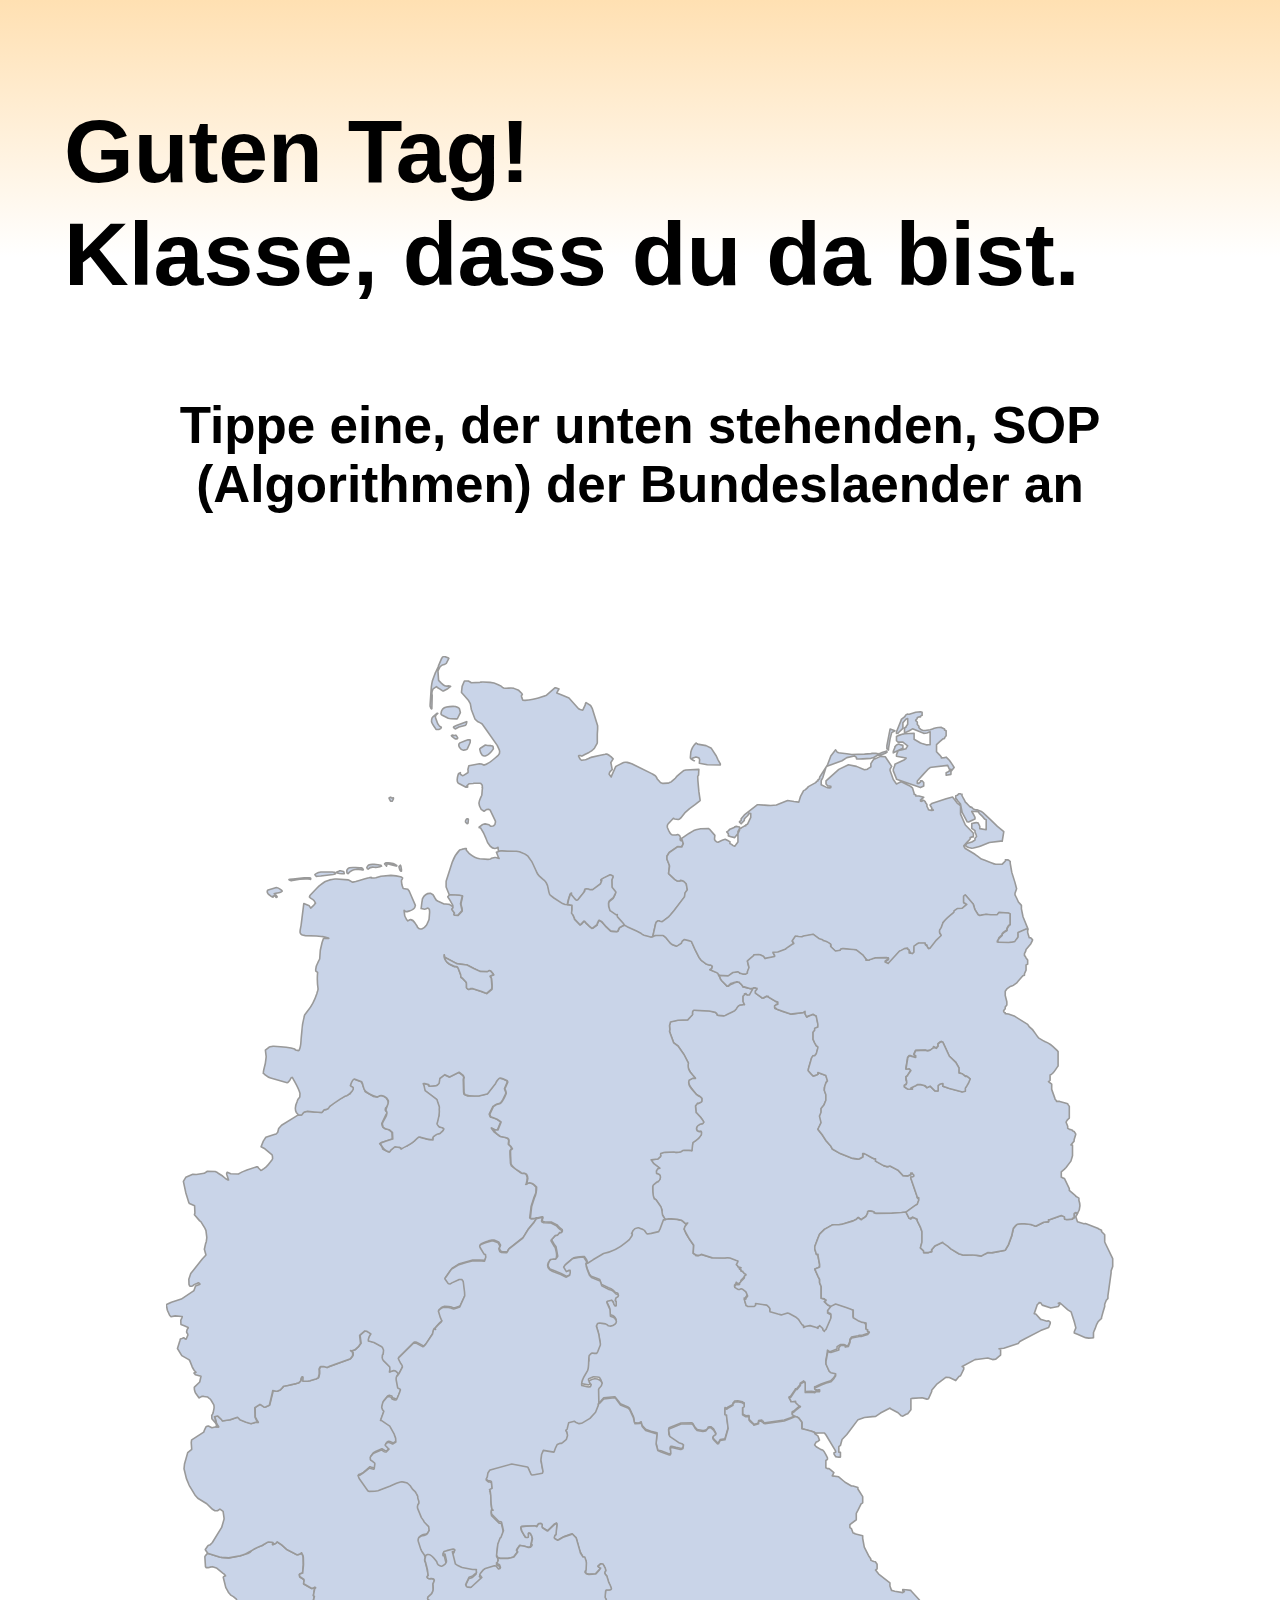
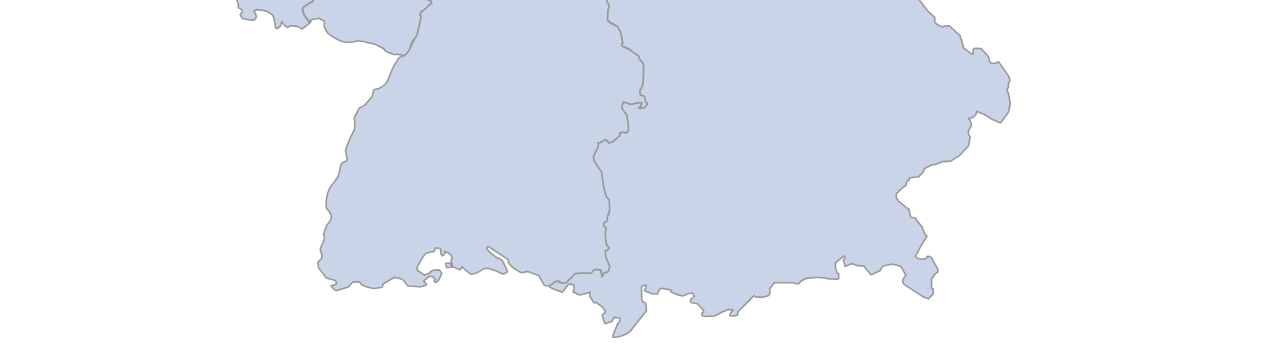
==== commit 0a707e44: "r" ====
--- a/index.html
+++ b/index.html
@@ -1,9 +1,9 @@
 <!DOCTYPE html>
 <html>
 <head>
-<link rel="stylesheet" href="/Library/WebServer/Documents/style.css">
+<link rel="stylesheet" href="/style.css">
 <title>Hauptseite</title>
-<script src="/Library/WebServer/Documents/functions.js"></script>
+<script src="/functions.js"></script>
 <div id="metaColor"><meta name="theme-color" content=""></div>
 </head>
 <body onload="DefinedGreeting()">
--- a/style.css
+++ b/style.css
@@ -0,0 +1,176 @@
+@font-face {
+  font-family: Font;
+  src: url(/Users/jan-philippjakob/Downloads/SpaceGrotesk-2.0.0/woff2/SpaceGrotesk[wght].woff2);
+  font-weight: Bold;
+}
+
+body {
+  font-family: Arial, sans-serif;
+}
+
+/* CSS of the main page */
+
+#defined-greeting {
+  font-size: 7vw;
+  font-weight: bold;
+  margin-top: 100px;
+  margin-left: 5vw;
+  margin-right: 5px;
+  text-align: left;
+}
+
+#fade {
+  background: linear-gradient(to top, white, white, #c5cae9);
+  position: absolute;
+  top: 0;
+  left: 0;
+  right: 0;
+
+}
+
+#box {
+  width: 25vw;
+  height: 25vw;
+  position: relative;
+  margin-top: 500px;
+  margin-left: 5vw;
+  margin-right: 1vw;
+  border-radius: 5%;
+  float: left;
+  background-color: #c5cae9;
+  box-shadow: 1px 1px 10px grey;
+}
+
+#box-inactive {
+  width: 25vw;
+  height: 25vw;
+  position: relative;
+  margin-top: 5vw;
+  margin-left: 5vw;
+  margin-right: 1vw;
+  border-radius: 5%;
+  float: left;
+  background-color: #eceff1;
+  box-shadow: 1px 1px 10px grey;
+}
+
+#box1 {
+  width: 25vw;
+  height: 25vw;
+  position: relative;
+  margin-top: 5vw;
+  margin-left: 5vw;
+  margin-right: 1vw;
+  border-radius: 5%;
+  float: left;
+  background-color: #c5cae9;
+  box-shadow: 1px 1px 10px grey;
+}
+
+#box1-inactive {
+  width: 25vw;
+  height: 25vw;
+  position: relative;
+  margin-top: 5vw;
+  margin-left: 5vw;
+  margin-right: 1vw;
+  border-radius: 5%;
+  float: left;
+  background-color: #eceff1;
+  box-shadow: 1px 1px 10px grey;
+}
+
+#UserInformation {
+  font-size: 4vw;
+  font-weight: bold;
+  margin-left: 12vw;
+  margin-right: 12vw;
+  text-align: center;
+}
+
+#BRD {
+  margin-top: 50vw;
+}
+
+
+#footer {
+  font-size: 5vw;
+  position: absolute;
+  bottom: 5px;
+  align: center;
+  visibility: hidden;
+}
+
+/* CSS of algorithms */
+
+#BasicTreatment {
+  font-size: 3vw;
+  text-align: center;
+  background: white;
+  border-style: solid;
+  border-color: black;
+  border-width: 5px;
+  margin-left: 3vw;
+  margin-right: 3vw;
+  margin-top: 40vw;
+  width: auto;
+  height: auto;
+}
+
+#BasicTreatment1 {
+  font-size: 3vw;
+  text-align: center;
+  background: white;
+  border-style: solid;
+  border-color: black;
+  border-width: 5px;
+  margin-left: 3vw;
+  margin-right: 3vw;
+  margin-top: 2vw;
+  width: auto;
+  height: auto;
+}
+
+#FurtherTreatment {
+  font-size: 3vw;
+  text-align: center;
+  background: yellow;
+  border-style: dashed;
+  border-color: black;
+  border-width: 5px;
+  margin-left: 3vw;
+  margin-right: 3vw;
+  margin-top: 2vw;
+  width: auto;
+  height: auto;
+}
+
+#ExtraTreatment {
+  font-size: 5vw;
+  text-align: center;
+  background: orange;
+  border-style: dashed;
+  border-color: black;
+  border-width: 5px;
+  margin-left: 3vw;
+  margin-right: 3vw;
+  margin-top: 2vw;
+  width: auto;
+  height: auto;
+}
+
+#Action {
+  font-size: 5vw;
+  text-align: center;
+  align-self: center;
+  float: left;
+  background: white;
+  border-style: solid;
+  border-color: black;
+  border-width: 5px;
+  margin-left: 3vw;
+  margin-right: 3vw;
+  margin-top: 2vw;
+  width: 42.15vw;
+  height: auto;
+}
